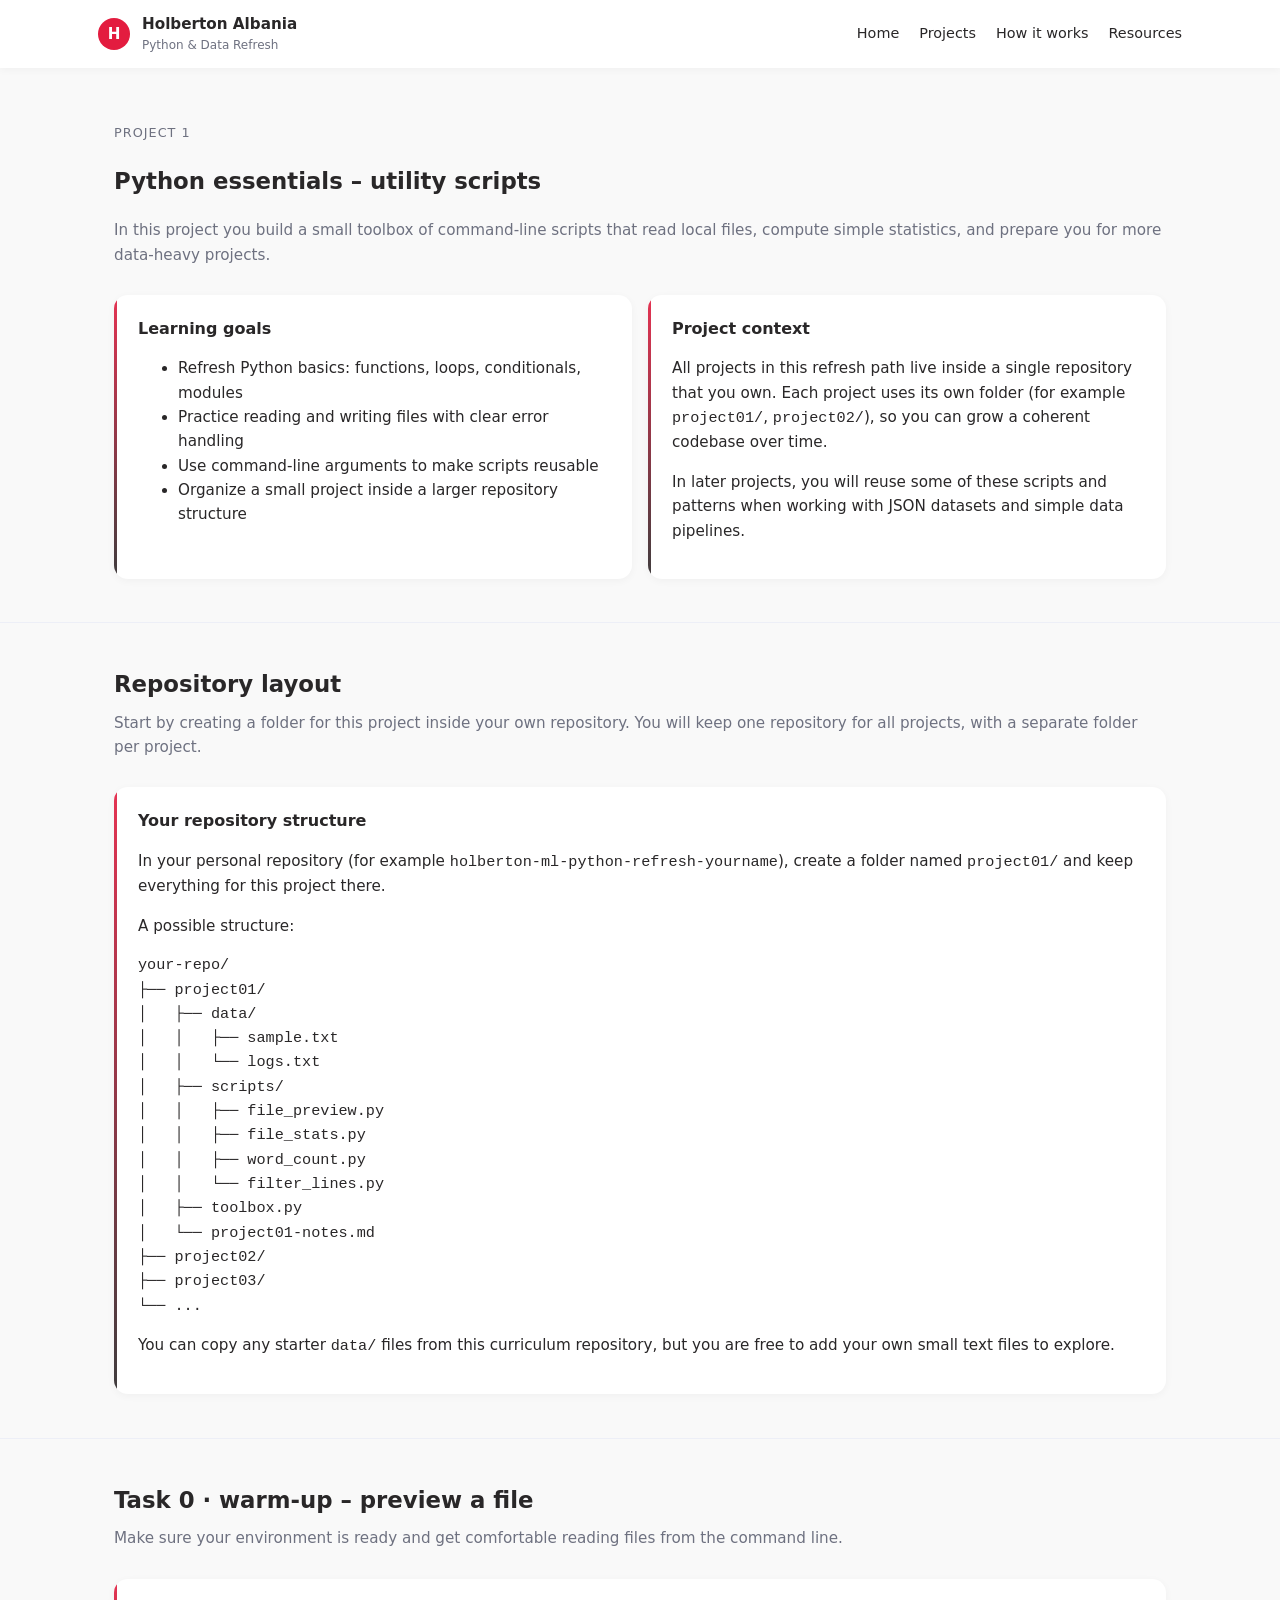
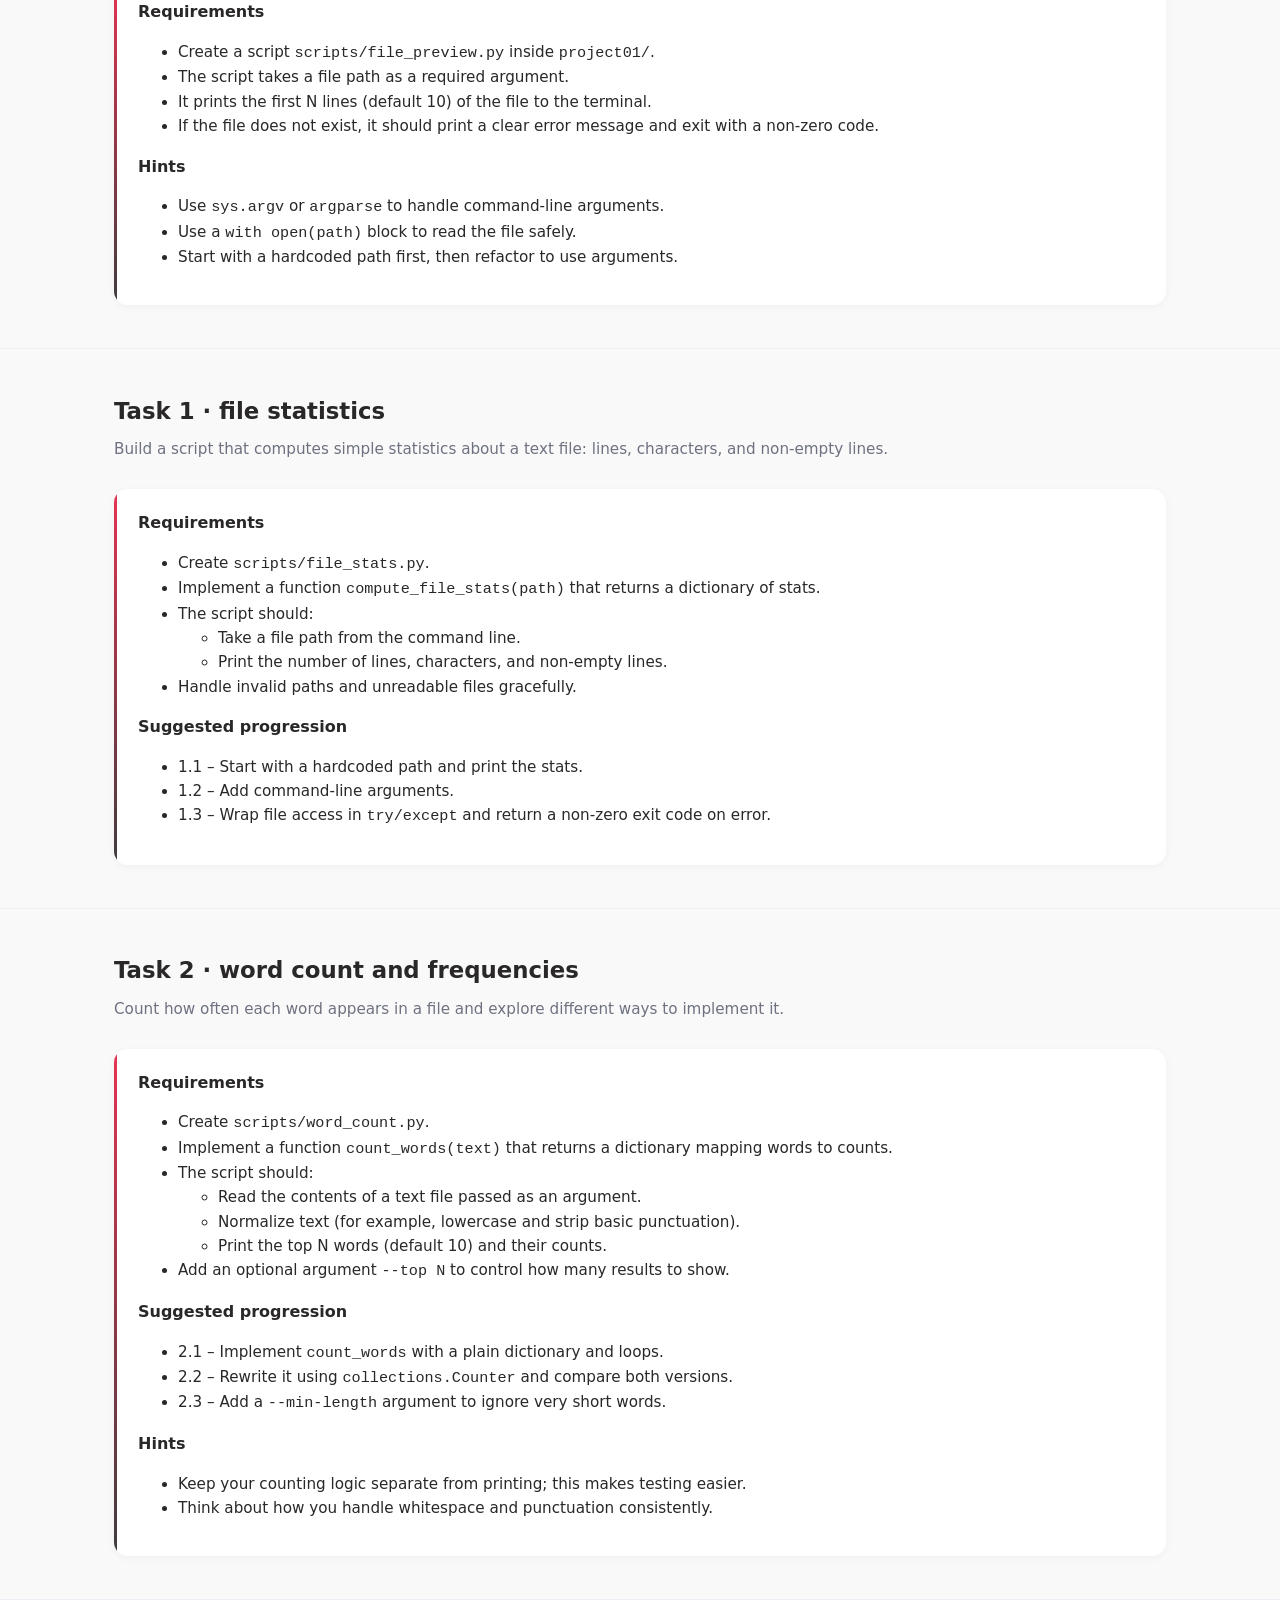
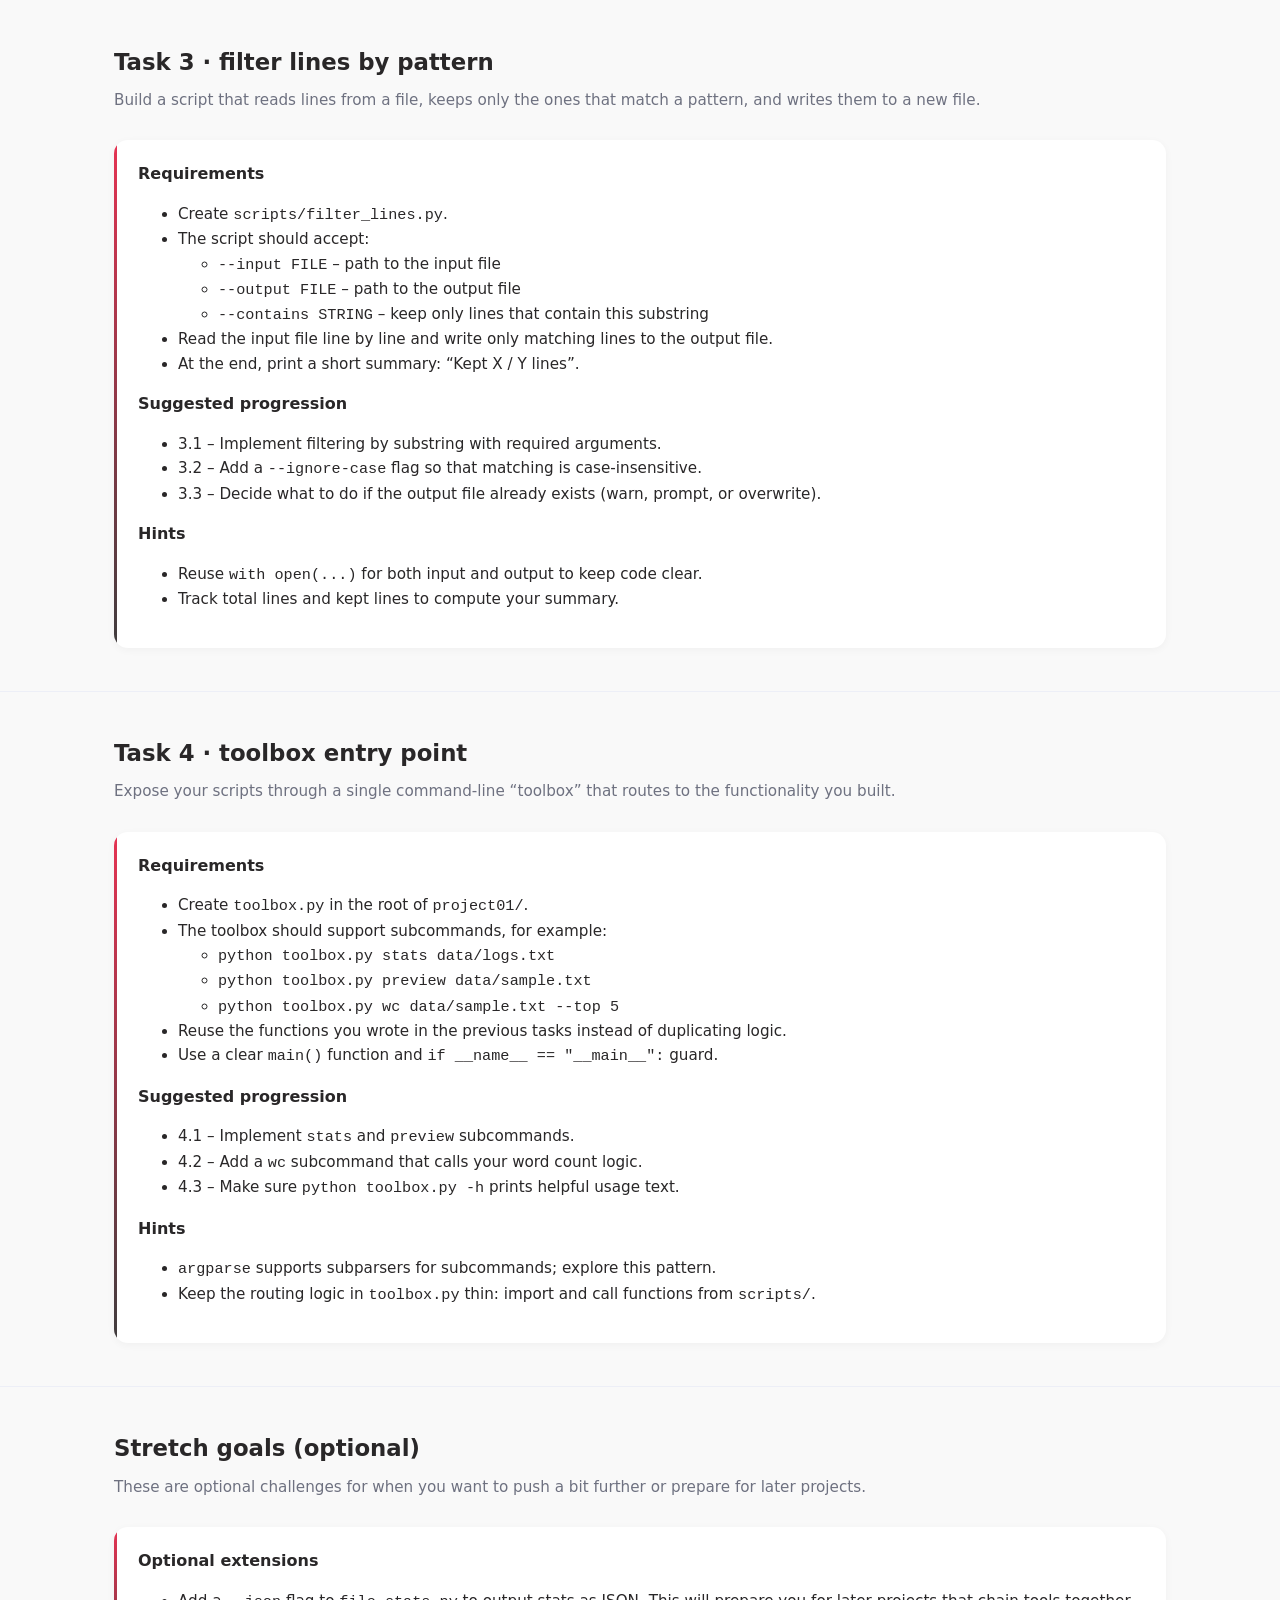
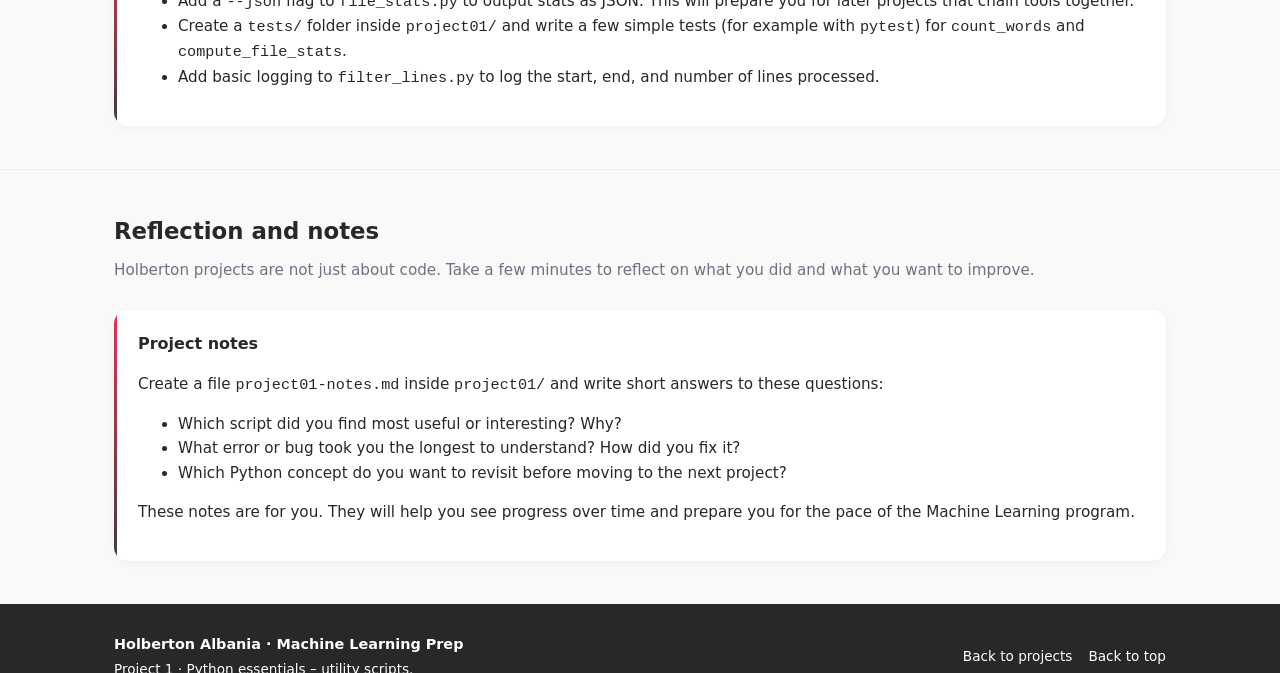
==== docs/projects/01-python-essentials.html @ 0fbb69ee "add content on python essentials" ====
<!DOCTYPE html>
<html lang="en">
<head>
  <meta charset="UTF-8">
  <title>Project 1 · Python essentials – Utility scripts</title>
  <meta name="viewport" content="width=device-width, initial-scale=1">
  <link rel="stylesheet" href="../assets/css/main.css">
</head>
<body class="bg-light text-main">

  <header class="site-header bg-white shadow-sm">
    <div class="container header-inner">
      <div class="brand">
        <div class="brand-logo-circle bg-cherry text-on-primary">H</div>
        <div class="brand-text">
          <span class="brand-name">Holberton Albania</span>
          <span class="brand-tagline">Python &amp; Data Refresh</span>
        </div>
      </div>
      <nav class="nav">
        <a href="../index.html#hero" class="nav-link">Home</a>
        <a href="../index.html#projects" class="nav-link">Projects</a>
        <a href="../index.html#how" class="nav-link">How it works</a>
        <a href="../index.html#resources" class="nav-link">Resources</a>
      </nav>
    </div>
  </header>

  <main>
    <!-- Intro -->
    <section class="section">
      <div class="container section-inner">
        <header class="section-header">
          <p class="eyebrow">Project 1</p>
          <h1>Python essentials – utility scripts</h1>
          <p class="section-subtitle">
            In this project you build a small toolbox of command-line scripts that read local files,
            compute simple statistics, and prepare you for more data-heavy projects.
          </p>
        </header>

        <div class="section-card-grid">
          <article class="info-card">
            <h3>Learning goals</h3>
            <ul>
              <li>Refresh Python basics: functions, loops, conditionals, modules</li>
              <li>Practice reading and writing files with clear error handling</li>
              <li>Use command-line arguments to make scripts reusable</li>
              <li>Organize a small project inside a larger repository structure</li>
            </ul>
          </article>

          <article class="info-card">
            <h3>Project context</h3>
            <p>
              All projects in this refresh path live inside a single repository that you own.
              Each project uses its own folder (for example <code>project01/</code>, <code>project02/</code>),
              so you can grow a coherent codebase over time.
            </p>
            <p>
              In later projects, you will reuse some of these scripts and patterns when working
              with JSON datasets and simple data pipelines.
            </p>
          </article>
        </div>
      </div>
    </section>

    <!-- Repository layout -->
    <section class="section bg-light">
      <div class="container section-inner">
        <header class="section-header">
          <h2>Repository layout</h2>
          <p class="section-subtitle">
            Start by creating a folder for this project inside your own repository. You will keep
            one repository for all projects, with a separate folder per project.
          </p>
        </header>

        <article class="info-card">
          <h3>Your repository structure</h3>
          <p>
            In your personal repository (for example <code>holberton-ml-python-refresh-yourname</code>),
            create a folder named <code>project01/</code> and keep everything for this project there.
          </p>
          <p>A possible structure:</p>
          <pre><code>your-repo/
├── project01/
│   ├── data/
│   │   ├── sample.txt
│   │   └── logs.txt
│   ├── scripts/
│   │   ├── file_preview.py
│   │   ├── file_stats.py
│   │   ├── word_count.py
│   │   └── filter_lines.py
│   ├── toolbox.py
│   └── project01-notes.md
├── project02/
├── project03/
└── ...
</code></pre>
          <p>
            You can copy any starter <code>data/</code> files from this curriculum repository,
            but you are free to add your own small text files to explore.
          </p>
        </article>
      </div>
    </section>

    <!-- Task 0 -->
    <section class="section">
      <div class="container section-inner">
        <header class="section-header">
          <h2>Task 0 · warm-up – preview a file</h2>
          <p class="section-subtitle">
            Make sure your environment is ready and get comfortable reading files from the command line.
          </p>
        </header>

        <article class="info-card">
          <h3>Requirements</h3>
          <ul>
            <li>Create a script <code>scripts/file_preview.py</code> inside <code>project01/</code>.</li>
            <li>The script takes a file path as a required argument.</li>
            <li>It prints the first N lines (default 10) of the file to the terminal.</li>
            <li>If the file does not exist, it should print a clear error message and exit with a non-zero code.</li>
          </ul>
          <h3>Hints</h3>
          <ul>
            <li>Use <code>sys.argv</code> or <code>argparse</code> to handle command-line arguments.</li>
            <li>Use a <code>with open(path)</code> block to read the file safely.</li>
            <li>Start with a hardcoded path first, then refactor to use arguments.</li>
          </ul>
        </article>
      </div>
    </section>

    <!-- Task 1 -->
    <section class="section bg-light">
      <div class="container section-inner">
        <header class="section-header">
          <h2>Task 1 · file statistics</h2>
          <p class="section-subtitle">
            Build a script that computes simple statistics about a text file: lines, characters, and non-empty lines.
          </p>
        </header>

        <article class="info-card">
          <h3>Requirements</h3>
          <ul>
            <li>Create <code>scripts/file_stats.py</code>.</li>
            <li>Implement a function <code>compute_file_stats(path)</code> that returns a dictionary of stats.</li>
            <li>The script should:
              <ul>
                <li>Take a file path from the command line.</li>
                <li>Print the number of lines, characters, and non-empty lines.</li>
              </ul>
            </li>
            <li>Handle invalid paths and unreadable files gracefully.</li>
          </ul>
          <h3>Suggested progression</h3>
          <ul>
            <li>1.1 – Start with a hardcoded path and print the stats.</li>
            <li>1.2 – Add command-line arguments.</li>
            <li>1.3 – Wrap file access in <code>try/except</code> and return a non-zero exit code on error.</li>
          </ul>
        </article>
      </div>
    </section>

    <!-- Task 2 -->
    <section class="section">
      <div class="container section-inner">
        <header class="section-header">
          <h2>Task 2 · word count and frequencies</h2>
          <p class="section-subtitle">
            Count how often each word appears in a file and explore different ways to implement it.
          </p>
        </header>

        <article class="info-card">
          <h3>Requirements</h3>
          <ul>
            <li>Create <code>scripts/word_count.py</code>.</li>
            <li>Implement a function <code>count_words(text)</code> that returns a dictionary mapping words to counts.</li>
            <li>The script should:
              <ul>
                <li>Read the contents of a text file passed as an argument.</li>
                <li>Normalize text (for example, lowercase and strip basic punctuation).</li>
                <li>Print the top N words (default 10) and their counts.</li>
              </ul>
            </li>
            <li>Add an optional argument <code>--top N</code> to control how many results to show.</li>
          </ul>
          <h3>Suggested progression</h3>
          <ul>
            <li>2.1 – Implement <code>count_words</code> with a plain dictionary and loops.</li>
            <li>2.2 – Rewrite it using <code>collections.Counter</code> and compare both versions.</li>
            <li>2.3 – Add a <code>--min-length</code> argument to ignore very short words.</li>
          </ul>
          <h3>Hints</h3>
          <ul>
            <li>Keep your counting logic separate from printing; this makes testing easier.</li>
            <li>Think about how you handle whitespace and punctuation consistently.</li>
          </ul>
        </article>
      </div>
    </section>

    <!-- Task 3 -->
    <section class="section bg-light">
      <div class="container section-inner">
        <header class="section-header">
          <h2>Task 3 · filter lines by pattern</h2>
          <p class="section-subtitle">
            Build a script that reads lines from a file, keeps only the ones that match a pattern, and writes them to a new file.
          </p>
        </header>

        <article class="info-card">
          <h3>Requirements</h3>
          <ul>
            <li>Create <code>scripts/filter_lines.py</code>.</li>
            <li>The script should accept:
              <ul>
                <li><code>--input FILE</code> – path to the input file</li>
                <li><code>--output FILE</code> – path to the output file</li>
                <li><code>--contains STRING</code> – keep only lines that contain this substring</li>
              </ul>
            </li>
            <li>Read the input file line by line and write only matching lines to the output file.</li>
            <li>At the end, print a short summary: “Kept X / Y lines”.</li>
          </ul>
          <h3>Suggested progression</h3>
          <ul>
            <li>3.1 – Implement filtering by substring with required arguments.</li>
            <li>3.2 – Add a <code>--ignore-case</code> flag so that matching is case-insensitive.</li>
            <li>3.3 – Decide what to do if the output file already exists (warn, prompt, or overwrite).</li>
          </ul>
          <h3>Hints</h3>
          <ul>
            <li>Reuse <code>with open(...)</code> for both input and output to keep code clear.</li>
            <li>Track total lines and kept lines to compute your summary.</li>
          </ul>
        </article>
      </div>
    </section>

    <!-- Task 4 -->
    <section class="section">
      <div class="container section-inner">
        <header class="section-header">
          <h2>Task 4 · toolbox entry point</h2>
          <p class="section-subtitle">
            Expose your scripts through a single command-line “toolbox” that routes to the functionality you built.
          </p>
        </header>

        <article class="info-card">
          <h3>Requirements</h3>
          <ul>
            <li>Create <code>toolbox.py</code> in the root of <code>project01/</code>.</li>
            <li>The toolbox should support subcommands, for example:
              <ul>
                <li><code>python toolbox.py stats data/logs.txt</code></li>
                <li><code>python toolbox.py preview data/sample.txt</code></li>
                <li><code>python toolbox.py wc data/sample.txt --top 5</code></li>
              </ul>
            </li>
            <li>Reuse the functions you wrote in the previous tasks instead of duplicating logic.</li>
            <li>Use a clear <code>main()</code> function and <code>if __name__ == "__main__":</code> guard.</li>
          </ul>
          <h3>Suggested progression</h3>
          <ul>
            <li>4.1 – Implement <code>stats</code> and <code>preview</code> subcommands.</li>
            <li>4.2 – Add a <code>wc</code> subcommand that calls your word count logic.</li>
            <li>4.3 – Make sure <code>python toolbox.py -h</code> prints helpful usage text.</li>
          </ul>
          <h3>Hints</h3>
          <ul>
            <li><code>argparse</code> supports subparsers for subcommands; explore this pattern.</li>
            <li>Keep the routing logic in <code>toolbox.py</code> thin: import and call functions from <code>scripts/</code>.</li>
          </ul>
        </article>
      </div>
    </section>

    <!-- Stretch goals -->
    <section class="section bg-light">
      <div class="container section-inner">
        <header class="section-header">
          <h2>Stretch goals (optional)</h2>
          <p class="section-subtitle">
            These are optional challenges for when you want to push a bit further or prepare for later projects.
          </p>
        </header>

        <article class="info-card">
          <h3>Optional extensions</h3>
          <ul>
            <li>
              Add a <code>--json</code> flag to <code>file_stats.py</code> to output stats as JSON.
              This will prepare you for later projects that chain tools together.
            </li>
            <li>
              Create a <code>tests/</code> folder inside <code>project01/</code> and write a few simple
              tests (for example with <code>pytest</code>) for <code>count_words</code> and <code>compute_file_stats</code>.
            </li>
            <li>
              Add basic logging to <code>filter_lines.py</code> to log the start, end, and number of lines processed.
            </li>
          </ul>
        </article>
      </div>
    </section>

    <!-- Reflection -->
    <section class="section">
      <div class="container section-inner">
        <header class="section-header">
          <h2>Reflection and notes</h2>
          <p class="section-subtitle">
            Holberton projects are not just about code. Take a few minutes to reflect on what you did and what you want to improve.
          </p>
        </header>

        <article class="info-card">
          <h3>Project notes</h3>
          <p>
            Create a file <code>project01-notes.md</code> inside <code>project01/</code> and write short answers
            to these questions:
          </p>
          <ul>
            <li>Which script did you find most useful or interesting? Why?</li>
            <li>What error or bug took you the longest to understand? How did you fix it?</li>
            <li>Which Python concept do you want to revisit before moving to the next project?</li>
          </ul>
          <p>
            These notes are for you. They will help you see progress over time and prepare you for
            the pace of the Machine Learning program.
          </p>
        </article>
      </div>
    </section>
  </main>

  <footer class="site-footer bg-midnight text-on-primary">
    <div class="container footer-inner">
      <div>
        <span class="footer-title">Holberton Albania · Machine Learning Prep</span>
        <p class="footer-text">Project 1 · Python essentials – utility scripts.</p>
      </div>
      <div class="footer-links">
        <a href="../index.html#projects">Back to projects</a>
        <a href="#top" onclick="window.scrollTo({top: 0, behavior: 'smooth'}); return false;">Back to top</a>
      </div>
    </div>
  </footer>

</body>
</html>
---- docs/assets/css/main.css ----
/* Base colors (from brand guidelines) */
:root {
  --color-ice-white: #FFFFFF;
  --color-cherry: #E31C3F;
  --color-midnight: #292728;
  --color-light-grey: #F9F9F9;

  --color-text-main: #292728;
  --color-text-muted: #6E7180;

  --shadow-soft: 0 2px 8px rgba(0, 0, 0, 0.04);
}

/* Reset-ish */
*,
*::before,
*::after {
  box-sizing: border-box;
}

body {
  margin: 0;
  font-family: system-ui, -apple-system, BlinkMacSystemFont, "Segoe UI", sans-serif;
  color: var(--color-text-main);
  background-color: var(--color-light-grey);
  line-height: 1.6;
  font-size: 0.95rem;
}

/* Utility classes */
.bg-light {
  background-color: var(--color-light-grey);
}

.bg-white {
  background-color: var(--color-ice-white);
}

.bg-midnight {
  background-color: var(--color-midnight);
}

.bg-cherry {
  background-color: var(--color-cherry);
}

.text-main {
  color: var(--color-text-main);
}

.text-on-primary {
  color: #FFFFFF;
}

.shadow-sm {
  box-shadow: var(--shadow-soft);
}

.container {
  max-width: 1100px;
  margin: 0 auto;
  padding: 0 1.5rem;
}

/* Header / nav */
.site-header {
  position: sticky;
  top: 0;
  z-index: 20;
}

.header-inner {
  display: flex;
  align-items: center;
  justify-content: space-between;
  padding: 0.75rem 0.5rem;
}

.brand {
  display: flex;
  align-items: center;
  gap: 0.75rem;
}

.brand-logo-circle {
  width: 32px;
  height: 32px;
  border-radius: 999px;
  display: inline-flex;
  align-items: center;
  justify-content: center;
  font-weight: 700;
}

.brand-text {
  display: flex;
  flex-direction: column;
}

.brand-name {
  font-weight: 600;
  font-size: 0.95rem;
}

.brand-tagline {
  font-size: 0.75rem;
  color: var(--color-text-muted);
}

/* Nav */
.nav {
  display: flex;
  gap: 1.25rem;
  align-items: center;
}

.nav-link {
  position: relative;
  font-size: 0.9rem;
  text-decoration: none;
  color: var(--color-text-main);
  padding: 0.25rem 0;
}

.nav-link::after {
  content: "";
  position: absolute;
  left: 0;
  bottom: -2px;
  width: 0;
  height: 2px;
  background-color: var(--color-cherry);
  border-radius: 999px;
  transition: width 0.18s ease-out;
}

.nav-link:hover::after {
  width: 100%;
}

/* Hero */
.hero {
  padding: 3.5rem 0 3rem;
}

.hero-gradient {
  background: radial-gradient(circle at top left, #ffe7da 0%, #f9f9f9 35%, #ffffff 100%);
}

.hero-inner {
  display: grid;
  grid-template-columns: minmax(0, 2fr) minmax(0, 1.4fr);
  gap: 2rem;
  align-items: stretch;
}

.eyebrow {
  font-size: 0.8rem;
  text-transform: uppercase;
  letter-spacing: 0.08em;
  color: var(--color-text-muted);
  margin-bottom: 0.5rem;
}

.hero-title {
  font-size: 2.7rem;
  line-height: 1.05;
  margin: 0 0 1.1rem;
}

.hero-subtitle {
  font-size: 1rem;
  max-width: 36rem;
  color: var(--color-text-muted);
}

.hero-actions {
  display: flex;
  flex-wrap: wrap;
  gap: 0.75rem;
  margin-top: 1.5rem;
}

.btn {
  display: inline-flex;
  align-items: center;
  justify-content: center;
  padding: 0.65rem 1.6rem;
  border-radius: 999px;
  font-size: 0.9rem;
  border: 1px solid transparent;
  cursor: pointer;
  text-decoration: none;
  transition: background-color 0.12s ease-out, box-shadow 0.12s ease-out, transform 0.12s ease-out;
}

.btn-primary {
  background-color: var(--color-cherry);
  color: #FFFFFF;
  box-shadow: 0 8px 20px rgba(227, 28, 63, 0.25);
}

.btn-primary:hover {
  transform: translateY(-1px);
  box-shadow: 0 10px 26px rgba(227, 28, 63, 0.3);
}

.btn-ghost {
  background-color: transparent;
  color: var(--color-text-main);
  border-color: var(--color-light-grey);
}

.btn-ghost:hover {
  background-color: var(--color-light-grey);
}

.hero-panel {
  display: flex;
  align-items: stretch;
}

.panel-card {
  background-color: #FFFFFF;
  border-radius: 12px;
  padding: 1.5rem;
  box-shadow: var(--shadow-soft);
}

.panel-title {
  margin-top: 0;
  margin-bottom: 0.75rem;
  font-size: 1.1rem;
}

.panel-list {
  margin: 0;
  padding-left: 1.1rem;
  font-size: 0.9rem;
}

/* Sections */
.section {
  padding: 2.7rem 0;
}

/* Thin separator between sections */
.section:not(:first-of-type) {
  border-top: 1px solid #EDEFF7;
}

.section-inner {
  display: flex;
  flex-direction: column;
  gap: 1.75rem;
}

.section-header h2 {
  margin: 0 0 0.5rem;
}

.section-subtitle {
  margin: 0;
  font-size: 0.95rem;
  color: var(--color-text-muted);
}

/* Why cards */
.section-text {
  max-width: 36rem;
}

.section-card-grid {
  display: grid;
  grid-template-columns: repeat(auto-fit, minmax(220px, 1fr));
  gap: 1rem;
}

/* Shared card styles */
.info-card,
.project-card {
  background-color: #FFFFFF;
  border-radius: 14px;
  padding: 1.3rem 1.5rem;
  box-shadow: var(--shadow-soft);
  position: relative;
  overflow: hidden;
  transition: transform 0.15s ease-out, box-shadow 0.15s ease-out;
}

/* Accent stripe on left */
.info-card::before,
.project-card::before {
  content: "";
  position: absolute;
  left: 0;
  top: 0;
  width: 3px;
  height: 100%;
  background: linear-gradient(to bottom, var(--color-cherry), var(--color-midnight));
  opacity: 0.9;
}

/* Hover state */
.info-card:hover,
.project-card:hover {
  transform: translateY(-2px);
  box-shadow: 0 10px 28px rgba(0, 0, 0, 0.06);
}

.info-card h3 {
  margin-top: 0;
  margin-bottom: 0.4rem;
  font-size: 1rem;
}

/* Project cards */
.cards-grid {
  display: grid;
  grid-template-columns: repeat(auto-fit, minmax(260px, 1fr));
  gap: 1.5rem;
}

.project-card h3 {
  margin: 0;
  font-size: 1.06rem;
}

.project-card p {
  margin: 0.3rem 0 0.4rem;
  font-size: 0.9rem;
  color: var(--color-text-muted);
}

.project-meta {
  display: flex;
  flex-wrap: wrap;
  gap: 0.4rem;
}

.tag {
  font-size: 0.75rem;
  padding: 0.2rem 0.6rem;
  border-radius: 999px;
  background-color: var(--color-light-grey);
}

.project-link {
  margin-top: 0.5rem;
  font-size: 0.85rem;
  color: var(--color-cherry);
  text-decoration: none;
}

.project-link:hover {
  text-decoration: underline;
}

/* Steps list */
.steps-list {
  list-style: none;
  margin: 0;
  padding: 0;
  display: grid;
  gap: 1rem;
}

.steps-list h3 {
  margin: 0 0 0.3rem;
  font-size: 1rem;
}

.steps-list p {
  margin: 0;
  font-size: 0.9rem;
  color: var(--color-text-muted);
}

/* Resources */
.resource-list {
  margin: 0;
  padding-left: 1.1rem;
}

/* Footer */
.site-footer {
  padding: 1.75rem 0;
}

.footer-inner {
  display: flex;
  align-items: center;
  justify-content: space-between;
  gap: 1.5rem;
}

.footer-title {
  font-size: 0.9rem;
  font-weight: 600;
}

.footer-text {
  font-size: 0.85rem;
  margin: 0.2rem 0 0;
}

.footer-links {
  display: flex;
  gap: 1rem;
}

.footer-links a {
  font-size: 0.85rem;
  color: #FFFFFF;
  text-decoration: none;
}

.footer-links a:hover {
  text-decoration: underline;
}

/* Responsive tweaks */
@media (max-width: 768px) {
  .header-inner {
    flex-direction: column;
    align-items: flex-start;
    gap: 0.5rem;
  }

  .nav {
    width: 100%;
    justify-content: flex-start;
    flex-wrap: wrap;
  }

  .hero-inner {
    grid-template-columns: minmax(0, 1fr);
  }

  .footer-inner {
    flex-direction: column;
    align-items: flex-start;
  }
}
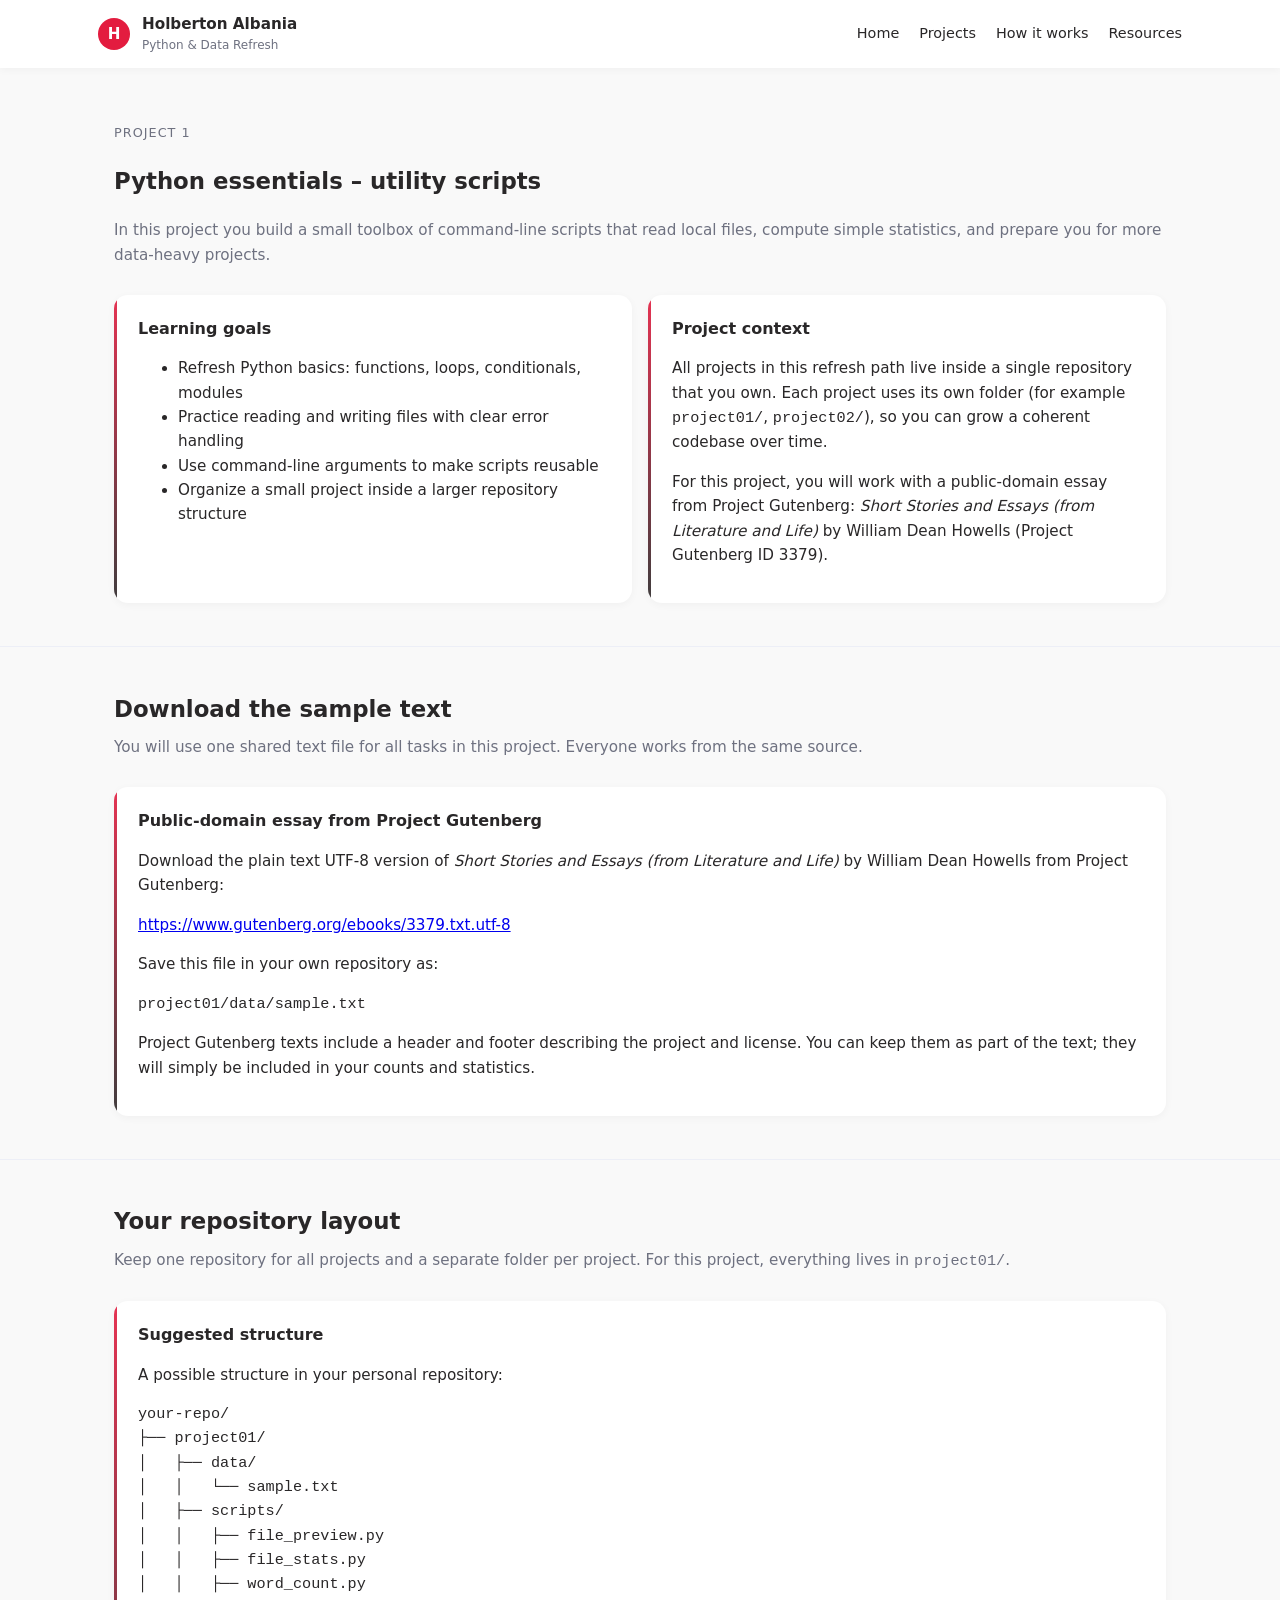
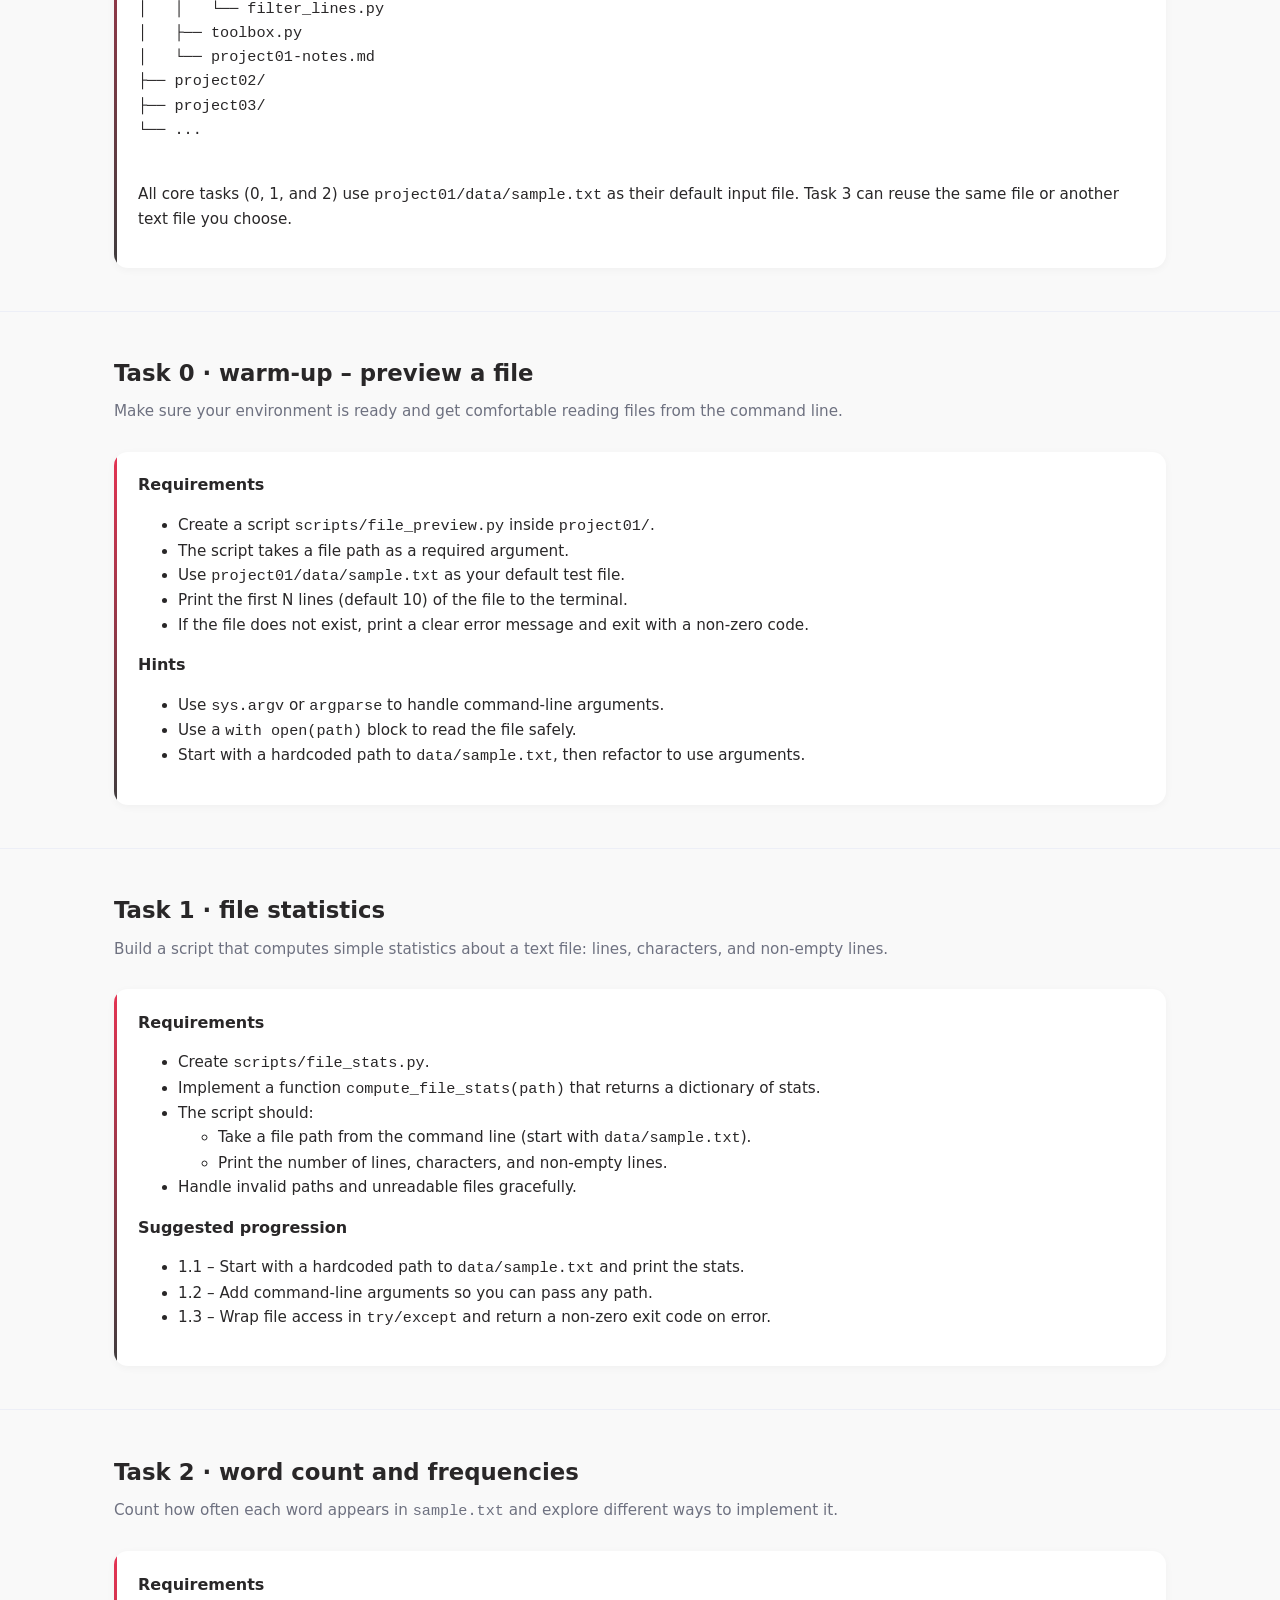
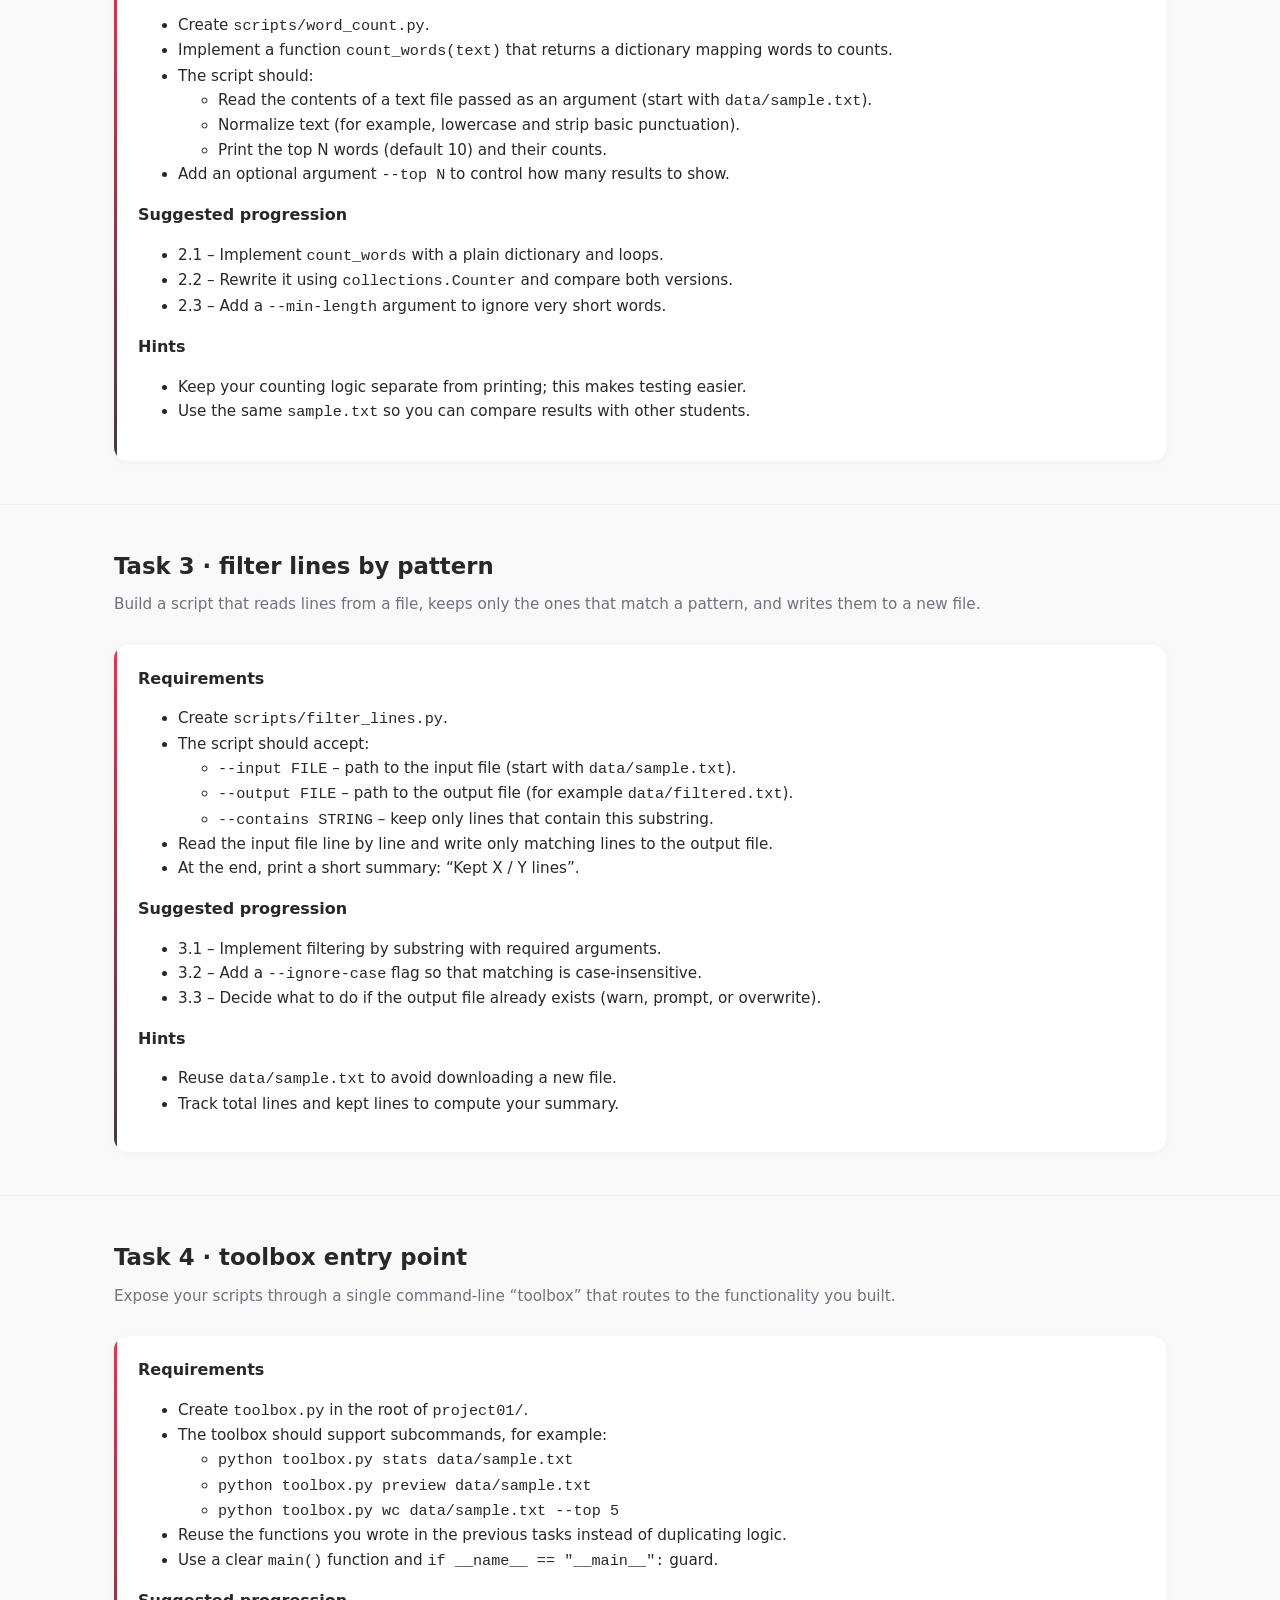
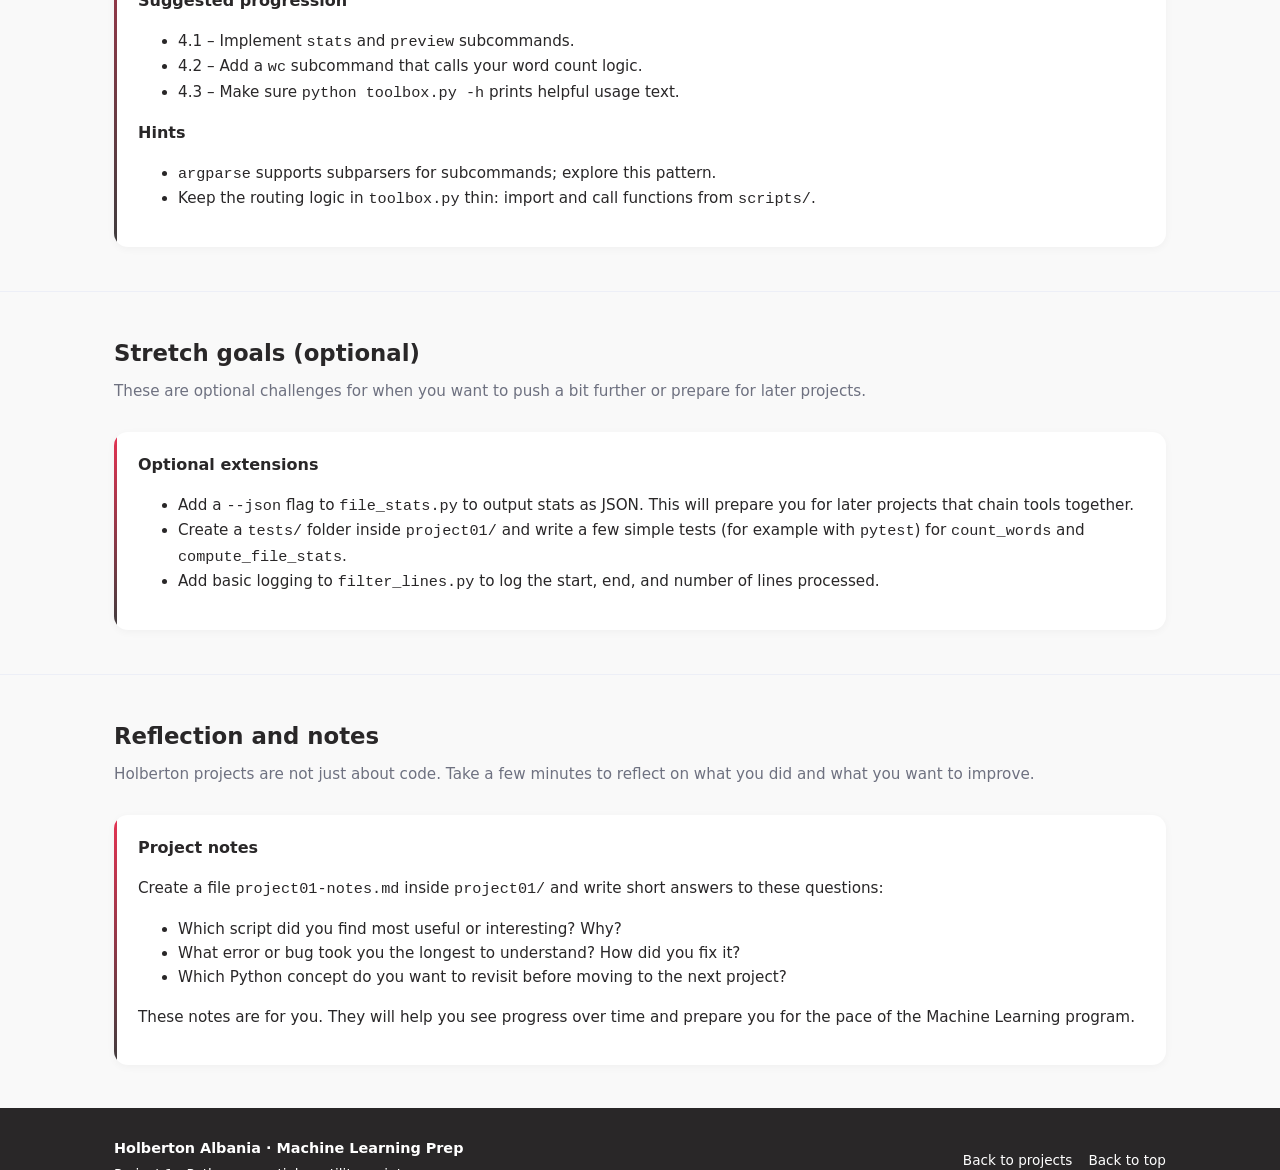
==== commit 28e42a1f: "add content on python essentials" ====
--- a/docs/projects/01-python-essentials.html
+++ b/docs/projects/01-python-essentials.html
@@ -58,37 +58,66 @@
               so you can grow a coherent codebase over time.
             </p>
             <p>
-              In later projects, you will reuse some of these scripts and patterns when working
-              with JSON datasets and simple data pipelines.
+              For this project, you will work with a public-domain essay from Project Gutenberg:
+              <em>Short Stories and Essays (from Literature and Life)</em> by William Dean Howells
+              (Project Gutenberg ID 3379).
             </p>
           </article>
         </div>
       </div>
     </section>
 
+    <!-- Download instructions -->
+    <section class="section bg-light">
+      <div class="container section-inner">
+        <header class="section-header">
+          <h2>Download the sample text</h2>
+          <p class="section-subtitle">
+            You will use one shared text file for all tasks in this project. Everyone works from the same source.
+          </p>
+        </header>
+
+        <article class="info-card">
+          <h3>Public-domain essay from Project Gutenberg</h3>
+          <p>
+            Download the plain text UTF-8 version of
+            <em>Short Stories and Essays (from Literature and Life)</em> by William Dean Howells
+            from Project Gutenberg:
+          </p>
+          <p>
+            <a href="https://www.gutenberg.org/ebooks/3379.txt.utf-8" target="_blank" rel="noreferrer">
+              https://www.gutenberg.org/ebooks/3379.txt.utf-8
+            </a>
+          </p>
+          <p>
+            Save this file in your own repository as:
+          </p>
+          <pre><code>project01/data/sample.txt</code></pre>
+          <p>
+            Project Gutenberg texts include a header and footer describing the project and license.
+            You can keep them as part of the text; they will simply be included in your counts and statistics.
+          </p>
+        </article>
+      </div>
+    </section>
+
     <!-- Repository layout -->
-    <section class="section bg-light">
-      <div class="container section-inner">
-        <header class="section-header">
-          <h2>Repository layout</h2>
-          <p class="section-subtitle">
-            Start by creating a folder for this project inside your own repository. You will keep
-            one repository for all projects, with a separate folder per project.
-          </p>
-        </header>
-
-        <article class="info-card">
-          <h3>Your repository structure</h3>
-          <p>
-            In your personal repository (for example <code>holberton-ml-python-refresh-yourname</code>),
-            create a folder named <code>project01/</code> and keep everything for this project there.
-          </p>
-          <p>A possible structure:</p>
+    <section class="section">
+      <div class="container section-inner">
+        <header class="section-header">
+          <h2>Your repository layout</h2>
+          <p class="section-subtitle">
+            Keep one repository for all projects and a separate folder per project. For this project, everything lives in <code>project01/</code>.
+          </p>
+        </header>
+
+        <article class="info-card">
+          <h3>Suggested structure</h3>
+          <p>A possible structure in your personal repository:</p>
           <pre><code>your-repo/
 ├── project01/
 │   ├── data/
-│   │   ├── sample.txt
-│   │   └── logs.txt
+│   │   └── sample.txt
 │   ├── scripts/
 │   │   ├── file_preview.py
 │   │   ├── file_stats.py
@@ -99,17 +128,17 @@
 ├── project02/
 ├── project03/
 └── ...
-</code></pre>
-          <p>
-            You can copy any starter <code>data/</code> files from this curriculum repository,
-            but you are free to add your own small text files to explore.
+          </code></pre>
+          <p>
+            All core tasks (0, 1, and 2) use <code>project01/data/sample.txt</code> as their default input file.
+            Task 3 can reuse the same file or another text file you choose.
           </p>
         </article>
       </div>
     </section>
 
     <!-- Task 0 -->
-    <section class="section">
+    <section class="section bg-light">
       <div class="container section-inner">
         <header class="section-header">
           <h2>Task 0 · warm-up – preview a file</h2>
@@ -123,21 +152,22 @@
           <ul>
             <li>Create a script <code>scripts/file_preview.py</code> inside <code>project01/</code>.</li>
             <li>The script takes a file path as a required argument.</li>
-            <li>It prints the first N lines (default 10) of the file to the terminal.</li>
-            <li>If the file does not exist, it should print a clear error message and exit with a non-zero code.</li>
+            <li>Use <code>project01/data/sample.txt</code> as your default test file.</li>
+            <li>Print the first N lines (default 10) of the file to the terminal.</li>
+            <li>If the file does not exist, print a clear error message and exit with a non-zero code.</li>
           </ul>
           <h3>Hints</h3>
           <ul>
             <li>Use <code>sys.argv</code> or <code>argparse</code> to handle command-line arguments.</li>
             <li>Use a <code>with open(path)</code> block to read the file safely.</li>
-            <li>Start with a hardcoded path first, then refactor to use arguments.</li>
+            <li>Start with a hardcoded path to <code>data/sample.txt</code>, then refactor to use arguments.</li>
           </ul>
         </article>
       </div>
     </section>
 
     <!-- Task 1 -->
-    <section class="section bg-light">
+    <section class="section">
       <div class="container section-inner">
         <header class="section-header">
           <h2>Task 1 · file statistics</h2>
@@ -153,7 +183,7 @@
             <li>Implement a function <code>compute_file_stats(path)</code> that returns a dictionary of stats.</li>
             <li>The script should:
               <ul>
-                <li>Take a file path from the command line.</li>
+                <li>Take a file path from the command line (start with <code>data/sample.txt</code>).</li>
                 <li>Print the number of lines, characters, and non-empty lines.</li>
               </ul>
             </li>
@@ -161,8 +191,8 @@
           </ul>
           <h3>Suggested progression</h3>
           <ul>
-            <li>1.1 – Start with a hardcoded path and print the stats.</li>
-            <li>1.2 – Add command-line arguments.</li>
+            <li>1.1 – Start with a hardcoded path to <code>data/sample.txt</code> and print the stats.</li>
+            <li>1.2 – Add command-line arguments so you can pass any path.</li>
             <li>1.3 – Wrap file access in <code>try/except</code> and return a non-zero exit code on error.</li>
           </ul>
         </article>
@@ -170,12 +200,12 @@
     </section>
 
     <!-- Task 2 -->
-    <section class="section">
+    <section class="section bg-light">
       <div class="container section-inner">
         <header class="section-header">
           <h2>Task 2 · word count and frequencies</h2>
           <p class="section-subtitle">
-            Count how often each word appears in a file and explore different ways to implement it.
+            Count how often each word appears in <code>sample.txt</code> and explore different ways to implement it.
           </p>
         </header>
 
@@ -186,7 +216,7 @@
             <li>Implement a function <code>count_words(text)</code> that returns a dictionary mapping words to counts.</li>
             <li>The script should:
               <ul>
-                <li>Read the contents of a text file passed as an argument.</li>
+                <li>Read the contents of a text file passed as an argument (start with <code>data/sample.txt</code>).</li>
                 <li>Normalize text (for example, lowercase and strip basic punctuation).</li>
                 <li>Print the top N words (default 10) and their counts.</li>
               </ul>
@@ -202,14 +232,14 @@
           <h3>Hints</h3>
           <ul>
             <li>Keep your counting logic separate from printing; this makes testing easier.</li>
-            <li>Think about how you handle whitespace and punctuation consistently.</li>
+            <li>Use the same <code>sample.txt</code> so you can compare results with other students.</li>
           </ul>
         </article>
       </div>
     </section>
 
     <!-- Task 3 -->
-    <section class="section bg-light">
+    <section class="section">
       <div class="container section-inner">
         <header class="section-header">
           <h2>Task 3 · filter lines by pattern</h2>
@@ -224,9 +254,9 @@
             <li>Create <code>scripts/filter_lines.py</code>.</li>
             <li>The script should accept:
               <ul>
-                <li><code>--input FILE</code> – path to the input file</li>
-                <li><code>--output FILE</code> – path to the output file</li>
-                <li><code>--contains STRING</code> – keep only lines that contain this substring</li>
+                <li><code>--input FILE</code> – path to the input file (start with <code>data/sample.txt</code>).</li>
+                <li><code>--output FILE</code> – path to the output file (for example <code>data/filtered.txt</code>).</li>
+                <li><code>--contains STRING</code> – keep only lines that contain this substring.</li>
               </ul>
             </li>
             <li>Read the input file line by line and write only matching lines to the output file.</li>
@@ -240,7 +270,7 @@
           </ul>
           <h3>Hints</h3>
           <ul>
-            <li>Reuse <code>with open(...)</code> for both input and output to keep code clear.</li>
+            <li>Reuse <code>data/sample.txt</code> to avoid downloading a new file.</li>
             <li>Track total lines and kept lines to compute your summary.</li>
           </ul>
         </article>
@@ -248,7 +278,7 @@
     </section>
 
     <!-- Task 4 -->
-    <section class="section">
+    <section class="section bg-light">
       <div class="container section-inner">
         <header class="section-header">
           <h2>Task 4 · toolbox entry point</h2>
@@ -263,7 +293,7 @@
             <li>Create <code>toolbox.py</code> in the root of <code>project01/</code>.</li>
             <li>The toolbox should support subcommands, for example:
               <ul>
-                <li><code>python toolbox.py stats data/logs.txt</code></li>
+                <li><code>python toolbox.py stats data/sample.txt</code></li>
                 <li><code>python toolbox.py preview data/sample.txt</code></li>
                 <li><code>python toolbox.py wc data/sample.txt --top 5</code></li>
               </ul>
@@ -287,7 +317,7 @@
     </section>
 
     <!-- Stretch goals -->
-    <section class="section bg-light">
+    <section class="section">
       <div class="container section-inner">
         <header class="section-header">
           <h2>Stretch goals (optional)</h2>
@@ -316,7 +346,7 @@
     </section>
 
     <!-- Reflection -->
-    <section class="section">
+    <section class="section bg-light">
       <div class="container section-inner">
         <header class="section-header">
           <h2>Reflection and notes</h2>
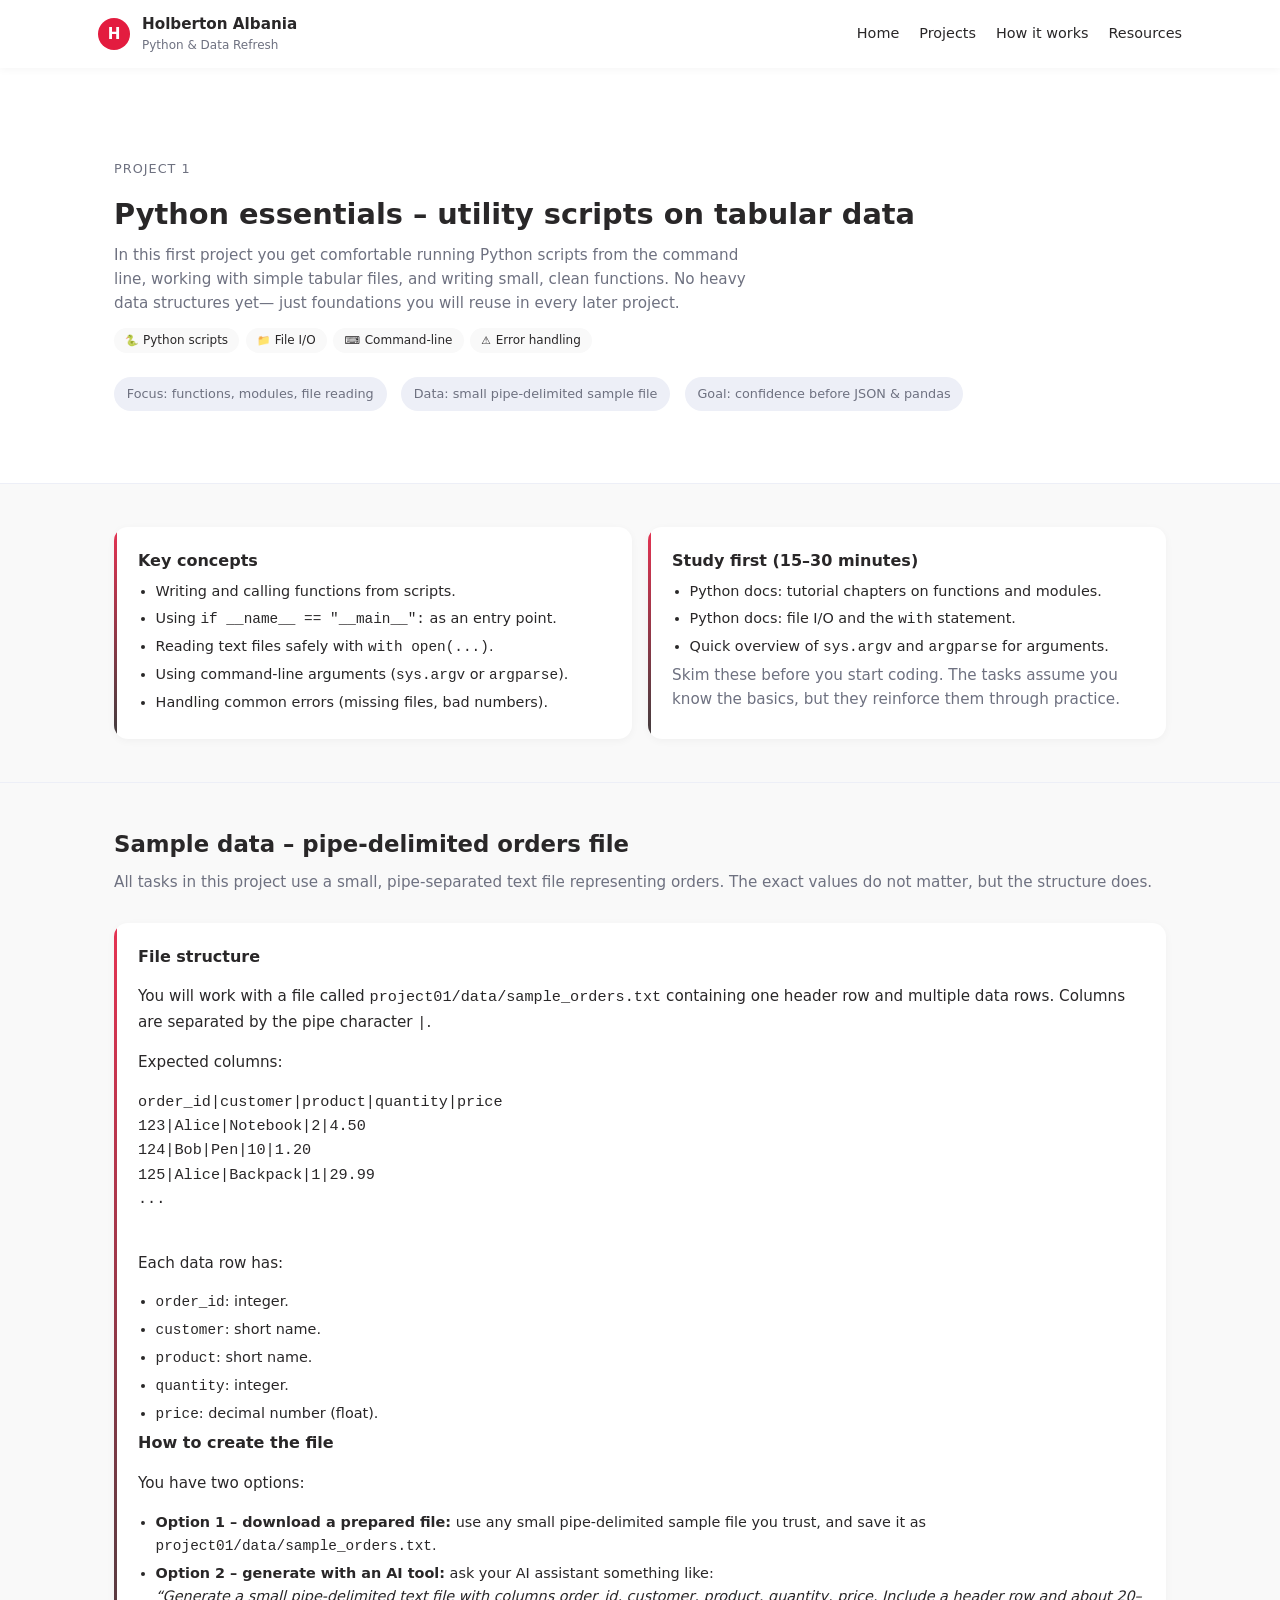
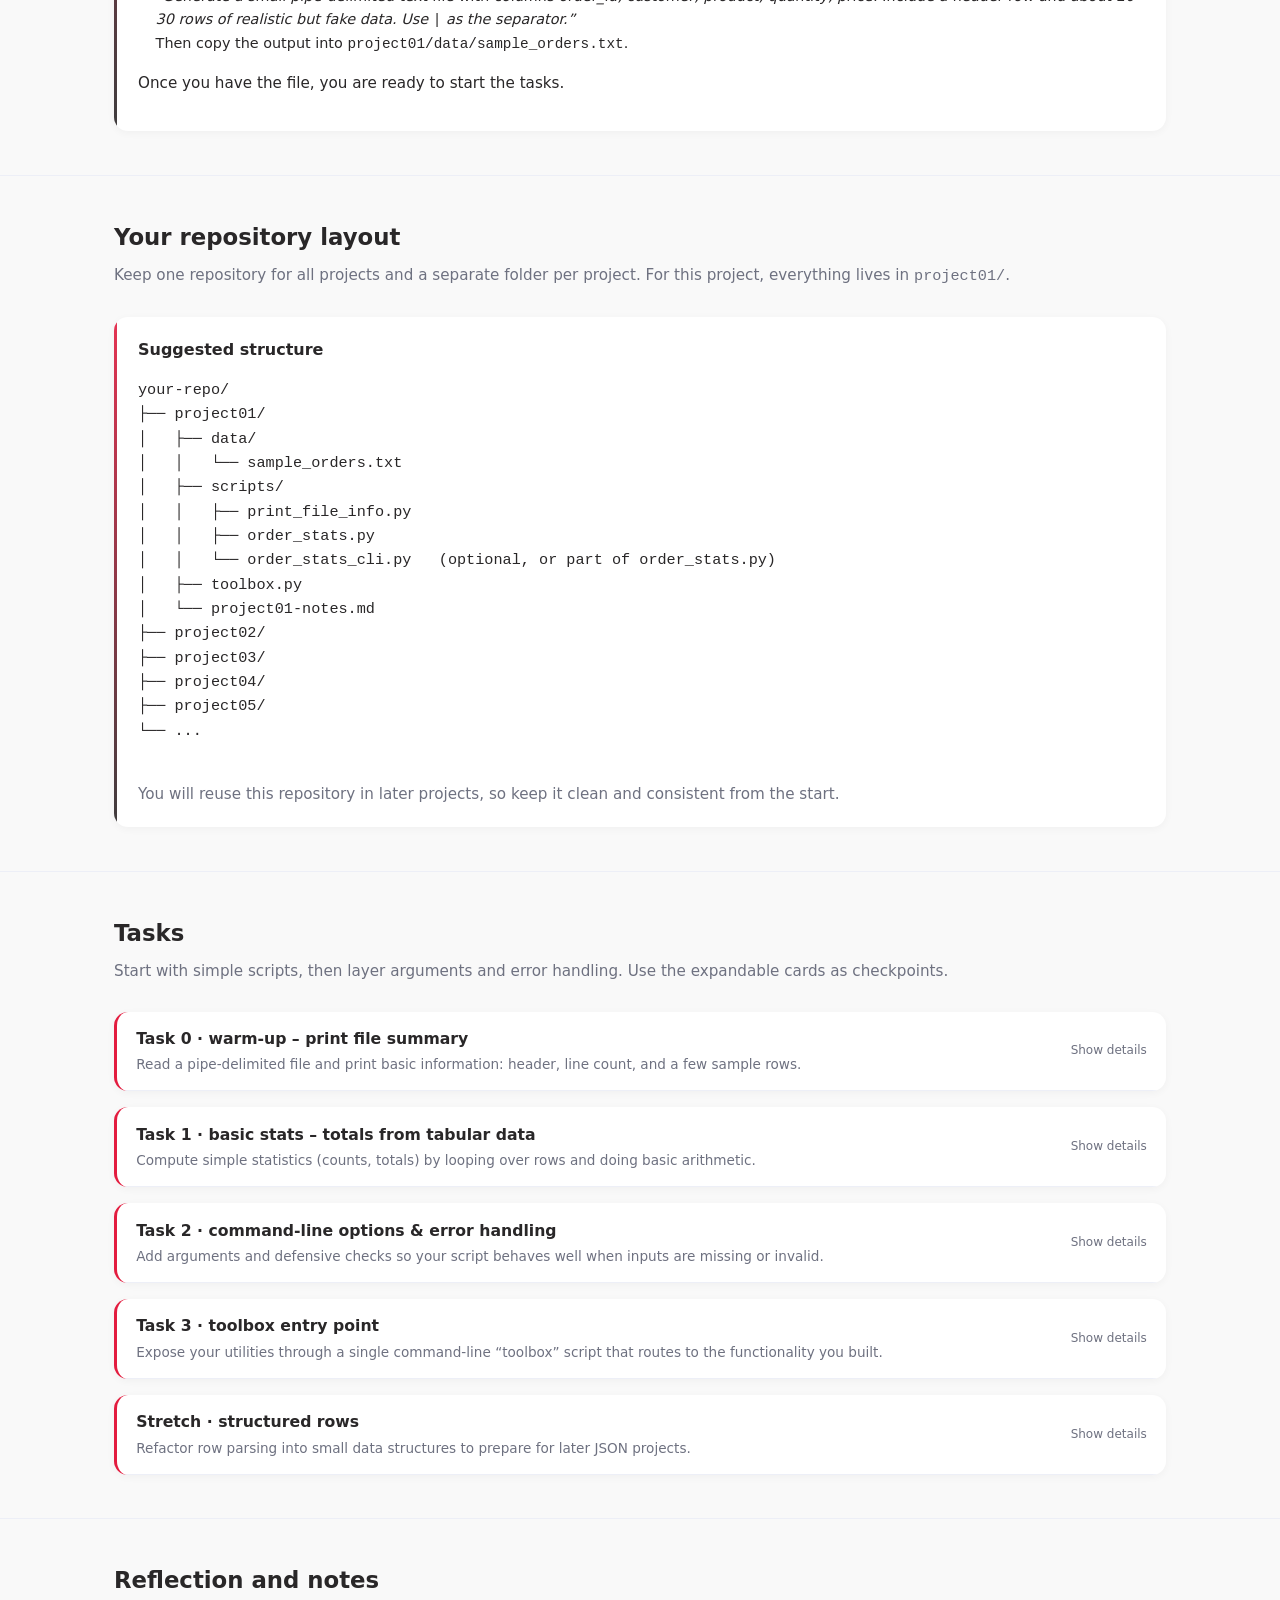
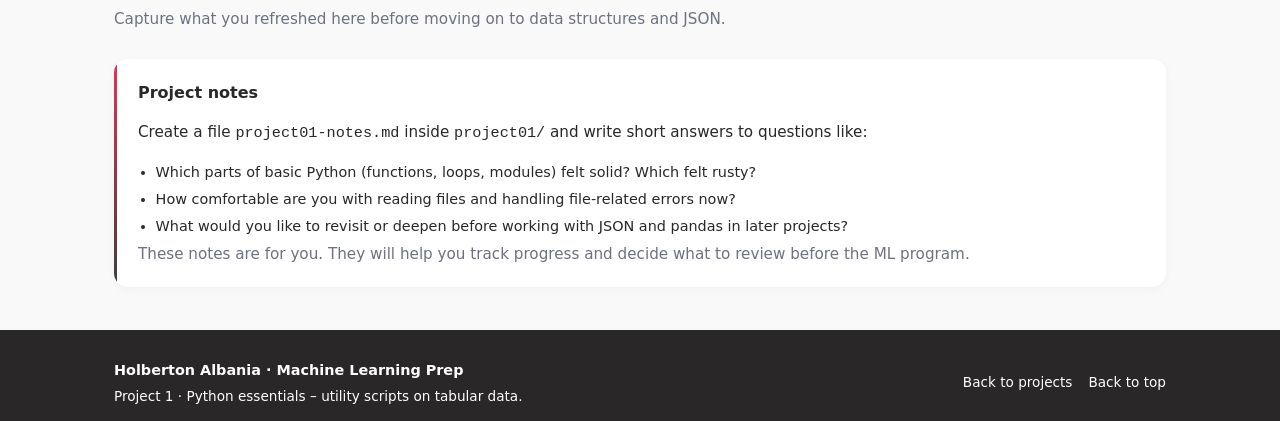
==== commit 4b9cdb0e: "update project 1: python essentials" ====
--- a/docs/projects/01-python-essentials.html
+++ b/docs/projects/01-python-essentials.html
@@ -2,7 +2,7 @@
 <html lang="en">
 <head>
   <meta charset="UTF-8">
-  <title>Project 1 · Python essentials – Utility scripts</title>
+  <title>Project 1 · Python essentials – utility scripts on tabular data</title>
   <meta name="viewport" content="width=device-width, initial-scale=1">
   <link rel="stylesheet" href="../assets/css/main.css">
 </head>
@@ -27,84 +27,124 @@
   </header>
 
   <main>
-    <!-- Intro -->
+    <!-- Project hero -->
+    <section class="section bg-white">
+      <div class="container">
+        <div class="project-hero project-hero-inner">
+          <p class="eyebrow">Project 1</p>
+          <h1 class="project-hero-title">Python essentials – utility scripts on tabular data</h1>
+          <p class="project-hero-subtitle">
+            In this first project you get comfortable running Python scripts from the command line,
+            working with simple tabular files, and writing small, clean functions. No heavy data structures yet—
+            just foundations you will reuse in every later project.
+          </p>
+
+          <div class="project-hero-tags">
+            <span class="pill-tag"><span class="pill-tag-icon">🐍</span> Python scripts</span>
+            <span class="pill-tag"><span class="pill-tag-icon">📁</span> File I/O</span>
+            <span class="pill-tag"><span class="pill-tag-icon">⌨️</span> Command-line</span>
+            <span class="pill-tag"><span class="pill-tag-icon">⚠️</span> Error handling</span>
+          </div>
+
+          <div class="info-strip">
+            <span class="info-pill">Focus: functions, modules, file reading</span>
+            <span class="info-pill">Data: small pipe-delimited sample file</span>
+            <span class="info-pill">Goal: confidence before JSON &amp; pandas</span>
+          </div>
+        </div>
+      </div>
+    </section>
+
+    <!-- Key concepts + study panel -->
+    <section class="section bg-light">
+      <div class="container section-inner">
+        <div class="section-card-grid">
+          <article class="info-card">
+            <h3>Key concepts</h3>
+            <ul class="study-list">
+              <li>Writing and calling functions from scripts.</li>
+              <li>Using <code>if __name__ == "__main__":</code> as an entry point.</li>
+              <li>Reading text files safely with <code>with open(...)</code>.</li>
+              <li>Using command-line arguments (<code>sys.argv</code> or <code>argparse</code>).</li>
+              <li>Handling common errors (missing files, bad numbers).</li>
+            </ul>
+          </article>
+
+          <article class="info-card">
+            <h3>Study first (15–30 minutes)</h3>
+            <ul class="study-list">
+              <li>Python docs: tutorial chapters on functions and modules.</li>
+              <li>Python docs: file I/O and the <code>with</code> statement.</li>
+              <li>Quick overview of <code>sys.argv</code> and <code>argparse</code> for arguments.</li>
+            </ul>
+            <p class="section-subtitle">
+              Skim these before you start coding. The tasks assume you know the basics, but they reinforce them through practice.
+            </p>
+          </article>
+        </div>
+      </div>
+    </section>
+
+    <!-- Sample data setup -->
     <section class="section">
       <div class="container section-inner">
         <header class="section-header">
-          <p class="eyebrow">Project 1</p>
-          <h1>Python essentials – utility scripts</h1>
-          <p class="section-subtitle">
-            In this project you build a small toolbox of command-line scripts that read local files,
-            compute simple statistics, and prepare you for more data-heavy projects.
+          <h2>Sample data – pipe-delimited orders file</h2>
+          <p class="section-subtitle">
+            All tasks in this project use a small, pipe-separated text file representing orders. The exact values do not matter,
+            but the structure does.
           </p>
         </header>
 
-        <div class="section-card-grid">
-          <article class="info-card">
-            <h3>Learning goals</h3>
-            <ul>
-              <li>Refresh Python basics: functions, loops, conditionals, modules</li>
-              <li>Practice reading and writing files with clear error handling</li>
-              <li>Use command-line arguments to make scripts reusable</li>
-              <li>Organize a small project inside a larger repository structure</li>
-            </ul>
-          </article>
-
-          <article class="info-card">
-            <h3>Project context</h3>
-            <p>
-              All projects in this refresh path live inside a single repository that you own.
-              Each project uses its own folder (for example <code>project01/</code>, <code>project02/</code>),
-              so you can grow a coherent codebase over time.
-            </p>
-            <p>
-              For this project, you will work with a public-domain essay from Project Gutenberg:
-              <em>Short Stories and Essays (from Literature and Life)</em> by William Dean Howells
-              (Project Gutenberg ID 3379).
-            </p>
-          </article>
-        </div>
-      </div>
-    </section>
-
-    <!-- Download instructions -->
+        <article class="info-card">
+          <h3>File structure</h3>
+          <p>
+            You will work with a file called <code>project01/data/sample_orders.txt</code> containing one header row and multiple
+            data rows. Columns are separated by the pipe character <code>|</code>.
+          </p>
+          <p>Expected columns:</p>
+          <pre><code>order_id|customer|product|quantity|price
+123|Alice|Notebook|2|4.50
+124|Bob|Pen|10|1.20
+125|Alice|Backpack|1|29.99
+...
+          </code></pre>
+          <p>
+            Each data row has:
+          </p>
+          <ul class="study-list">
+            <li><code>order_id</code>: integer.</li>
+            <li><code>customer</code>: short name.</li>
+            <li><code>product</code>: short name.</li>
+            <li><code>quantity</code>: integer.</li>
+            <li><code>price</code>: decimal number (float).</li>
+          </ul>
+
+          <h3>How to create the file</h3>
+          <p>You have two options:</p>
+          <ul class="study-list">
+            <li>
+              <strong>Option 1 – download a prepared file:</strong> use any small pipe-delimited sample file you trust,
+              and save it as <code>project01/data/sample_orders.txt</code>.
+            </li>
+            <li>
+              <strong>Option 2 – generate with an AI tool:</strong> ask your AI assistant something like:<br>
+              <em>“Generate a small pipe-delimited text file with columns order_id, customer, product, quantity, price.
+              Include a header row and about 20–30 rows of realistic but fake data. Use <code>|</code> as the separator.”</em><br>
+              Then copy the output into <code>project01/data/sample_orders.txt</code>.
+            </li>
+          </ul>
+          <p>
+            Once you have the file, you are ready to start the tasks.
+          </p>
+        </article>
+      </div>
+    </section>
+
+    <!-- Repository layout -->
     <section class="section bg-light">
       <div class="container section-inner">
         <header class="section-header">
-          <h2>Download the sample text</h2>
-          <p class="section-subtitle">
-            You will use one shared text file for all tasks in this project. Everyone works from the same source.
-          </p>
-        </header>
-
-        <article class="info-card">
-          <h3>Public-domain essay from Project Gutenberg</h3>
-          <p>
-            Download the plain text UTF-8 version of
-            <em>Short Stories and Essays (from Literature and Life)</em> by William Dean Howells
-            from Project Gutenberg:
-          </p>
-          <p>
-            <a href="https://www.gutenberg.org/ebooks/3379.txt.utf-8" target="_blank" rel="noreferrer">
-              https://www.gutenberg.org/ebooks/3379.txt.utf-8
-            </a>
-          </p>
-          <p>
-            Save this file in your own repository as:
-          </p>
-          <pre><code>project01/data/sample.txt</code></pre>
-          <p>
-            Project Gutenberg texts include a header and footer describing the project and license.
-            You can keep them as part of the text; they will simply be included in your counts and statistics.
-          </p>
-        </article>
-      </div>
-    </section>
-
-    <!-- Repository layout -->
-    <section class="section">
-      <div class="container section-inner">
-        <header class="section-header">
           <h2>Your repository layout</h2>
           <p class="section-subtitle">
             Keep one repository for all projects and a separate folder per project. For this project, everything lives in <code>project01/</code>.
@@ -113,235 +153,209 @@
 
         <article class="info-card">
           <h3>Suggested structure</h3>
-          <p>A possible structure in your personal repository:</p>
           <pre><code>your-repo/
 ├── project01/
 │   ├── data/
-│   │   └── sample.txt
+│   │   └── sample_orders.txt
 │   ├── scripts/
-│   │   ├── file_preview.py
-│   │   ├── file_stats.py
-│   │   ├── word_count.py
-│   │   └── filter_lines.py
+│   │   ├── print_file_info.py
+│   │   ├── order_stats.py
+│   │   └── order_stats_cli.py   (optional, or part of order_stats.py)
 │   ├── toolbox.py
 │   └── project01-notes.md
 ├── project02/
 ├── project03/
+├── project04/
+├── project05/
 └── ...
           </code></pre>
-          <p>
-            All core tasks (0, 1, and 2) use <code>project01/data/sample.txt</code> as their default input file.
-            Task 3 can reuse the same file or another text file you choose.
+          <p class="section-subtitle">
+            You will reuse this repository in later projects, so keep it clean and consistent from the start.
           </p>
         </article>
       </div>
     </section>
 
-    <!-- Task 0 -->
-    <section class="section bg-light">
-      <div class="container section-inner">
-        <header class="section-header">
-          <h2>Task 0 · warm-up – preview a file</h2>
-          <p class="section-subtitle">
-            Make sure your environment is ready and get comfortable reading files from the command line.
-          </p>
-        </header>
-
-        <article class="info-card">
-          <h3>Requirements</h3>
-          <ul>
-            <li>Create a script <code>scripts/file_preview.py</code> inside <code>project01/</code>.</li>
-            <li>The script takes a file path as a required argument.</li>
-            <li>Use <code>project01/data/sample.txt</code> as your default test file.</li>
-            <li>Print the first N lines (default 10) of the file to the terminal.</li>
-            <li>If the file does not exist, print a clear error message and exit with a non-zero code.</li>
-          </ul>
-          <h3>Hints</h3>
-          <ul>
-            <li>Use <code>sys.argv</code> or <code>argparse</code> to handle command-line arguments.</li>
-            <li>Use a <code>with open(path)</code> block to read the file safely.</li>
-            <li>Start with a hardcoded path to <code>data/sample.txt</code>, then refactor to use arguments.</li>
-          </ul>
-        </article>
-      </div>
-    </section>
-
-    <!-- Task 1 -->
+    <!-- Tasks (expandable cards) -->
     <section class="section">
       <div class="container section-inner">
         <header class="section-header">
-          <h2>Task 1 · file statistics</h2>
-          <p class="section-subtitle">
-            Build a script that computes simple statistics about a text file: lines, characters, and non-empty lines.
+          <h2>Tasks</h2>
+          <p class="section-subtitle">
+            Start with simple scripts, then layer arguments and error handling. Use the expandable cards as checkpoints.
           </p>
         </header>
 
-        <article class="info-card">
-          <h3>Requirements</h3>
-          <ul>
-            <li>Create <code>scripts/file_stats.py</code>.</li>
-            <li>Implement a function <code>compute_file_stats(path)</code> that returns a dictionary of stats.</li>
-            <li>The script should:
-              <ul>
-                <li>Take a file path from the command line (start with <code>data/sample.txt</code>).</li>
-                <li>Print the number of lines, characters, and non-empty lines.</li>
-              </ul>
-            </li>
-            <li>Handle invalid paths and unreadable files gracefully.</li>
-          </ul>
-          <h3>Suggested progression</h3>
-          <ul>
-            <li>1.1 – Start with a hardcoded path to <code>data/sample.txt</code> and print the stats.</li>
-            <li>1.2 – Add command-line arguments so you can pass any path.</li>
-            <li>1.3 – Wrap file access in <code>try/except</code> and return a non-zero exit code on error.</li>
-          </ul>
-        </article>
-      </div>
-    </section>
-
-    <!-- Task 2 -->
-    <section class="section bg-light">
-      <div class="container section-inner">
-        <header class="section-header">
-          <h2>Task 2 · word count and frequencies</h2>
-          <p class="section-subtitle">
-            Count how often each word appears in <code>sample.txt</code> and explore different ways to implement it.
-          </p>
-        </header>
-
-        <article class="info-card">
-          <h3>Requirements</h3>
-          <ul>
-            <li>Create <code>scripts/word_count.py</code>.</li>
-            <li>Implement a function <code>count_words(text)</code> that returns a dictionary mapping words to counts.</li>
-            <li>The script should:
-              <ul>
-                <li>Read the contents of a text file passed as an argument (start with <code>data/sample.txt</code>).</li>
-                <li>Normalize text (for example, lowercase and strip basic punctuation).</li>
-                <li>Print the top N words (default 10) and their counts.</li>
-              </ul>
-            </li>
-            <li>Add an optional argument <code>--top N</code> to control how many results to show.</li>
-          </ul>
-          <h3>Suggested progression</h3>
-          <ul>
-            <li>2.1 – Implement <code>count_words</code> with a plain dictionary and loops.</li>
-            <li>2.2 – Rewrite it using <code>collections.Counter</code> and compare both versions.</li>
-            <li>2.3 – Add a <code>--min-length</code> argument to ignore very short words.</li>
-          </ul>
-          <h3>Hints</h3>
-          <ul>
-            <li>Keep your counting logic separate from printing; this makes testing easier.</li>
-            <li>Use the same <code>sample.txt</code> so you can compare results with other students.</li>
-          </ul>
-        </article>
-      </div>
-    </section>
-
-    <!-- Task 3 -->
-    <section class="section">
-      <div class="container section-inner">
-        <header class="section-header">
-          <h2>Task 3 · filter lines by pattern</h2>
-          <p class="section-subtitle">
-            Build a script that reads lines from a file, keeps only the ones that match a pattern, and writes them to a new file.
-          </p>
-        </header>
-
-        <article class="info-card">
-          <h3>Requirements</h3>
-          <ul>
-            <li>Create <code>scripts/filter_lines.py</code>.</li>
-            <li>The script should accept:
-              <ul>
-                <li><code>--input FILE</code> – path to the input file (start with <code>data/sample.txt</code>).</li>
-                <li><code>--output FILE</code> – path to the output file (for example <code>data/filtered.txt</code>).</li>
-                <li><code>--contains STRING</code> – keep only lines that contain this substring.</li>
-              </ul>
-            </li>
-            <li>Read the input file line by line and write only matching lines to the output file.</li>
-            <li>At the end, print a short summary: “Kept X / Y lines”.</li>
-          </ul>
-          <h3>Suggested progression</h3>
-          <ul>
-            <li>3.1 – Implement filtering by substring with required arguments.</li>
-            <li>3.2 – Add a <code>--ignore-case</code> flag so that matching is case-insensitive.</li>
-            <li>3.3 – Decide what to do if the output file already exists (warn, prompt, or overwrite).</li>
-          </ul>
-          <h3>Hints</h3>
-          <ul>
-            <li>Reuse <code>data/sample.txt</code> to avoid downloading a new file.</li>
-            <li>Track total lines and kept lines to compute your summary.</li>
-          </ul>
-        </article>
-      </div>
-    </section>
-
-    <!-- Task 4 -->
-    <section class="section bg-light">
-      <div class="container section-inner">
-        <header class="section-header">
-          <h2>Task 4 · toolbox entry point</h2>
-          <p class="section-subtitle">
-            Expose your scripts through a single command-line “toolbox” that routes to the functionality you built.
-          </p>
-        </header>
-
-        <article class="info-card">
-          <h3>Requirements</h3>
-          <ul>
-            <li>Create <code>toolbox.py</code> in the root of <code>project01/</code>.</li>
-            <li>The toolbox should support subcommands, for example:
-              <ul>
-                <li><code>python toolbox.py stats data/sample.txt</code></li>
-                <li><code>python toolbox.py preview data/sample.txt</code></li>
-                <li><code>python toolbox.py wc data/sample.txt --top 5</code></li>
-              </ul>
-            </li>
-            <li>Reuse the functions you wrote in the previous tasks instead of duplicating logic.</li>
-            <li>Use a clear <code>main()</code> function and <code>if __name__ == "__main__":</code> guard.</li>
-          </ul>
-          <h3>Suggested progression</h3>
-          <ul>
-            <li>4.1 – Implement <code>stats</code> and <code>preview</code> subcommands.</li>
-            <li>4.2 – Add a <code>wc</code> subcommand that calls your word count logic.</li>
-            <li>4.3 – Make sure <code>python toolbox.py -h</code> prints helpful usage text.</li>
-          </ul>
-          <h3>Hints</h3>
-          <ul>
-            <li><code>argparse</code> supports subparsers for subcommands; explore this pattern.</li>
-            <li>Keep the routing logic in <code>toolbox.py</code> thin: import and call functions from <code>scripts/</code>.</li>
-          </ul>
-        </article>
-      </div>
-    </section>
-
-    <!-- Stretch goals -->
-    <section class="section">
-      <div class="container section-inner">
-        <header class="section-header">
-          <h2>Stretch goals (optional)</h2>
-          <p class="section-subtitle">
-            These are optional challenges for when you want to push a bit further or prepare for later projects.
-          </p>
-        </header>
-
-        <article class="info-card">
-          <h3>Optional extensions</h3>
-          <ul>
-            <li>
-              Add a <code>--json</code> flag to <code>file_stats.py</code> to output stats as JSON.
-              This will prepare you for later projects that chain tools together.
-            </li>
-            <li>
-              Create a <code>tests/</code> folder inside <code>project01/</code> and write a few simple
-              tests (for example with <code>pytest</code>) for <code>count_words</code> and <code>compute_file_stats</code>.
-            </li>
-            <li>
-              Add basic logging to <code>filter_lines.py</code> to log the start, end, and number of lines processed.
-            </li>
-          </ul>
-        </article>
+        <div class="tasks-grid">
+          <!-- Task 0 -->
+          <article class="task-card">
+            <div class="task-header">
+              <div class="task-header-main">
+                <h3 class="task-title">Task 0 · warm-up – print file summary</h3>
+                <p class="task-subtitle">
+                  Read a pipe-delimited file and print basic information: header, line count, and a few sample rows.
+                </p>
+              </div>
+              <div class="task-toggle"></div>
+            </div>
+            <div class="task-body">
+              <h4>Requirements</h4>
+              <ul>
+                <li>Create <code>scripts/print_file_info.py</code> inside <code>project01/</code>.</li>
+                <li>The script should accept a file path as a command-line argument (for example using <code>sys.argv</code>).</li>
+                <li>Use <code>project01/data/sample_orders.txt</code> as your default test file.</li>
+                <li>Print:
+                  <ul>
+                    <li>The total number of lines in the file.</li>
+                    <li>The header row.</li>
+                    <li>The first 3 data rows.</li>
+                  </ul>
+                </li>
+                <li>If the file does not exist, print a clear error message and exit with a non-zero code.</li>
+              </ul>
+              <h4>Hints</h4>
+              <ul>
+                <li>Start with a hardcoded path to <code>data/sample_orders.txt</code>, then refactor to use arguments.</li>
+                <li>Use a <code>with open(path)</code> block to read the file safely.</li>
+                <li>You can use <code>enumerate</code> when iterating over lines to detect header vs data rows.</li>
+              </ul>
+            </div>
+          </article>
+
+          <!-- Task 1 -->
+          <article class="task-card">
+            <div class="task-header">
+              <div class="task-header-main">
+                <h3 class="task-title">Task 1 · basic stats – totals from tabular data</h3>
+                <p class="task-subtitle">
+                  Compute simple statistics (counts, totals) by looping over rows and doing basic arithmetic.
+                </p>
+              </div>
+              <div class="task-toggle"></div>
+            </div>
+            <div class="task-body">
+              <h4>Requirements</h4>
+              <ul>
+                <li>Create <code>scripts/order_stats.py</code>.</li>
+                <li>Read <code>data/sample_orders.txt</code> line by line.</li>
+                <li>Skip the header row.</li>
+                <li>For each data row:
+                  <ul>
+                    <li>Split the line on <code>"|"</code> into columns.</li>
+                    <li>Parse <code>quantity</code> and <code>price</code> as numbers.</li>
+                  </ul>
+                </li>
+                <li>Compute and print:
+                  <ul>
+                    <li>Total number of orders.</li>
+                    <li>Total quantity ordered (sum of <code>quantity</code>).</li>
+                    <li>Total revenue (sum of <code>quantity * price</code>).</li>
+                  </ul>
+                </li>
+              </ul>
+              <h4>Hints</h4>
+              <ul>
+                <li>You can keep counters (integers and floats) and update them inside your loop.</li>
+                <li>Use a small helper function (for example <code>parse_order_line(line)</code>) to keep your code organized.</li>
+                <li>Start with a few rows to test your logic before trusting the totals.</li>
+              </ul>
+            </div>
+          </article>
+
+          <!-- Task 2 -->
+          <article class="task-card">
+            <div class="task-header">
+              <div class="task-header-main">
+                <h3 class="task-title">Task 2 · command-line options &amp; error handling</h3>
+                <p class="task-subtitle">
+                  Add arguments and defensive checks so your script behaves well when inputs are missing or invalid.
+                </p>
+              </div>
+              <div class="task-toggle"></div>
+            </div>
+            <div class="task-body">
+              <h4>Requirements</h4>
+              <ul>
+                <li>Extend <code>order_stats.py</code> or create <code>order_stats_cli.py</code> that wraps your stats logic.</li>
+                <li>Use <code>argparse</code> (or <code>sys.argv</code> + manual parsing) to add options such as:
+                  <ul>
+                    <li><code>--file PATH</code> – path to the input file (default <code>data/sample_orders.txt</code>).</li>
+                    <li><code>--limit N</code> – maximum number of data rows to process (optional).</li>
+                  </ul>
+                </li>
+                <li>Add basic error handling:
+                  <ul>
+                    <li>If the file cannot be opened, print a clear message and exit with a non-zero code.</li>
+                    <li>If a row has invalid numbers for <code>quantity</code> or <code>price</code>, handle it gracefully
+                      (for example, skip the row and count it as “invalid”).</li>
+                  </ul>
+                </li>
+                <li>Print a short summary at the end, including how many rows were processed and how many were invalid.</li>
+              </ul>
+              <h4>Hints</h4>
+              <ul>
+                <li>Wrap file opening and numeric conversion in <code>try/except</code> blocks.</li>
+                <li>Use default values for arguments so you can run the script without always specifying options.</li>
+                <li>Keep your core calculation logic separate from the argument parsing so you can reuse it later.</li>
+              </ul>
+            </div>
+          </article>
+
+          <!-- Task 3 -->
+          <article class="task-card">
+            <div class="task-header">
+              <div class="task-header-main">
+                <h3 class="task-title">Task 3 · toolbox entry point</h3>
+                <p class="task-subtitle">
+                  Expose your utilities through a single command-line “toolbox” script that routes to the functionality you built.
+                </p>
+              </div>
+              <div class="task-toggle"></div>
+            </div>
+            <div class="task-body">
+              <h4>Requirements</h4>
+              <ul>
+                <li>Create <code>toolbox.py</code> in the root of <code>project01/</code>.</li>
+                <li>The toolbox should support simple subcommands, for example:
+                  <ul>
+                    <li><code>python toolbox.py info data/sample_orders.txt</code> – calls your file info script.</li>
+                    <li><code>python toolbox.py stats --file data/sample_orders.txt</code> – calls your stats logic.</li>
+                  </ul>
+                </li>
+                <li>Reuse the functions you wrote in the previous tasks instead of duplicating logic.</li>
+                <li>Use a clear <code>main()</code> function and <code>if __name__ == "__main__":</code> guard.</li>
+              </ul>
+              <h4>Hints</h4>
+              <ul>
+                <li>You can implement subcommands using <code>argparse</code> subparsers or simple <code>sys.argv[1]</code> checks.</li>
+                <li>Keep the routing logic in <code>toolbox.py</code> thin: import and call functions from <code>scripts/</code>.</li>
+              </ul>
+            </div>
+          </article>
+
+          <!-- Stretch -->
+          <article class="task-card">
+            <div class="task-header">
+              <div class="task-header-main">
+                <h3 class="task-title">Stretch · structured rows</h3>
+                <p class="task-subtitle">
+                  Refactor row parsing into small data structures to prepare for later JSON projects.
+                </p>
+              </div>
+              <div class="task-toggle"></div>
+            </div>
+            <div class="task-body">
+              <span class="task-badge">Optional</span>
+              <h4>Ideas</h4>
+              <ul>
+                <li>Implement a helper <code>parse_order_line(line)</code> that returns a dictionary with keys
+                  <code>order_id</code>, <code>customer</code>, <code>product</code>, <code>quantity</code>, <code>price</code>.</li>
+                <li>Use this dictionary in your stats functions instead of working with bare lists of strings.</li>
+                <li>Think about how this pattern relates to JSON records in Project 2.</li>
+              </ul>
+            </div>
+          </article>
+        </div>
       </div>
     </section>
 
@@ -351,7 +365,7 @@
         <header class="section-header">
           <h2>Reflection and notes</h2>
           <p class="section-subtitle">
-            Holberton projects are not just about code. Take a few minutes to reflect on what you did and what you want to improve.
+            Capture what you refreshed here before moving on to data structures and JSON.
           </p>
         </header>
 
@@ -359,16 +373,15 @@
           <h3>Project notes</h3>
           <p>
             Create a file <code>project01-notes.md</code> inside <code>project01/</code> and write short answers
-            to these questions:
-          </p>
-          <ul>
-            <li>Which script did you find most useful or interesting? Why?</li>
-            <li>What error or bug took you the longest to understand? How did you fix it?</li>
-            <li>Which Python concept do you want to revisit before moving to the next project?</li>
+            to questions like:
+          </p>
+          <ul class="study-list">
+            <li>Which parts of basic Python (functions, loops, modules) felt solid? Which felt rusty?</li>
+            <li>How comfortable are you with reading files and handling file-related errors now?</li>
+            <li>What would you like to revisit or deepen before working with JSON and pandas in later projects?</li>
           </ul>
-          <p>
-            These notes are for you. They will help you see progress over time and prepare you for
-            the pace of the Machine Learning program.
+          <p class="section-subtitle">
+            These notes are for you. They will help you track progress and decide what to review before the ML program.
           </p>
         </article>
       </div>
@@ -379,7 +392,7 @@
     <div class="container footer-inner">
       <div>
         <span class="footer-title">Holberton Albania · Machine Learning Prep</span>
-        <p class="footer-text">Project 1 · Python essentials – utility scripts.</p>
+        <p class="footer-text">Project 1 · Python essentials – utility scripts on tabular data.</p>
       </div>
       <div class="footer-links">
         <a href="../index.html#projects">Back to projects</a>
@@ -388,5 +401,6 @@
     </div>
   </footer>
 
+  <script src="../assets/js/main.js"></script>
 </body>
 </html>
--- a/docs/assets/css/main.css
+++ b/docs/assets/css/main.css
@@ -138,7 +138,7 @@
   width: 100%;
 }
 
-/* Hero */
+/* Hero (homepage) */
 .hero {
   padding: 3.5rem 0 3rem;
 }
@@ -265,11 +265,12 @@
   color: var(--color-text-muted);
 }
 
-/* Why cards */
+/* Generic text sections */
 .section-text {
   max-width: 36rem;
 }
 
+/* Card grids */
 .section-card-grid {
   display: grid;
   grid-template-columns: repeat(auto-fit, minmax(220px, 1fr));
@@ -314,7 +315,7 @@
   font-size: 1rem;
 }
 
-/* Project cards */
+/* Project cards on homepage */
 .cards-grid {
   display: grid;
   grid-template-columns: repeat(auto-fit, minmax(260px, 1fr));
@@ -356,7 +357,7 @@
   text-decoration: underline;
 }
 
-/* Steps list */
+/* Steps list (homepage “How to work”) */
 .steps-list {
   list-style: none;
   margin: 0;
@@ -417,6 +418,214 @@
 
 .footer-links a:hover {
   text-decoration: underline;
+}
+
+/* --- New: project page hero + tags + info strip --- */
+
+.project-hero {
+  padding: 2.2rem 0 1.8rem;
+}
+
+.project-hero-inner {
+  display: flex;
+  flex-direction: column;
+  gap: 0.75rem;
+}
+
+.project-hero-title {
+  margin: 0;
+  font-size: 1.8rem;
+  line-height: 1.1;
+}
+
+.project-hero-subtitle {
+  margin: 0;
+  font-size: 0.95rem;
+  color: var(--color-text-muted);
+  max-width: 40rem;
+}
+
+.project-hero-tags {
+  display: flex;
+  flex-wrap: wrap;
+  gap: 0.4rem;
+}
+
+.pill-tag {
+  display: inline-flex;
+  align-items: center;
+  gap: 0.3rem;
+  font-size: 0.75rem;
+  padding: 0.2rem 0.7rem;
+  border-radius: 999px;
+  background-color: var(--color-light-grey);
+  color: var(--color-text-main);
+}
+
+.pill-tag-icon {
+  font-size: 0.9em;
+}
+
+/* Info strip (key facts) */
+.info-strip {
+  display: flex;
+  flex-wrap: wrap;
+  gap: 0.9rem;
+  margin-top: 0.75rem;
+}
+
+.info-pill {
+  flex: 0 0 auto;
+  padding: 0.4rem 0.8rem;
+  border-radius: 999px;
+  background-color: #EDEFF7;
+  font-size: 0.8rem;
+  color: var(--color-text-muted);
+}
+
+/* Study panel (Study -> Learn -> Practice) */
+.study-panel {
+  display: grid;
+  grid-template-columns: minmax(0, 1.4fr) minmax(0, 1.6fr);
+  gap: 1.5rem;
+  align-items: flex-start;
+  background-color: #FFFFFF;
+  border-radius: 14px;
+  padding: 1.4rem 1.6rem;
+  box-shadow: var(--shadow-soft);
+}
+
+.study-panel-left h3 {
+  margin-top: 0;
+  margin-bottom: 0.4rem;
+  font-size: 1rem;
+}
+
+.study-panel-left p {
+  margin: 0;
+  font-size: 0.9rem;
+  color: var(--color-text-muted);
+}
+
+.study-panel-right h3 {
+  margin-top: 0;
+  margin-bottom: 0.4rem;
+  font-size: 1rem;
+}
+
+.study-list {
+  margin: 0;
+  padding-left: 1.1rem;
+  font-size: 0.9rem;
+}
+
+.study-list li {
+  margin-bottom: 0.25rem;
+}
+
+/* Simple circular icon utility (for headings) */
+.icon-circle {
+  display: inline-flex;
+  align-items: center;
+  justify-content: center;
+  width: 22px;
+  height: 22px;
+  border-radius: 999px;
+  background-color: var(--color-cherry);
+  color: #FFFFFF;
+  font-size: 0.75rem;
+}
+
+/* --- New: task cards with expandable body --- */
+
+.tasks-grid {
+  display: grid;
+  grid-template-columns: minmax(0, 1fr);
+  gap: 1rem;
+}
+
+.task-card {
+  background-color: #FFFFFF;
+  border-radius: 14px;
+  box-shadow: var(--shadow-soft);
+  overflow: hidden;
+  border-left: 3px solid var(--color-cherry);
+  transition: box-shadow 0.15s ease-out, transform 0.15s ease-out;
+}
+
+.task-card:hover {
+  transform: translateY(-1px);
+  box-shadow: 0 10px 28px rgba(0, 0, 0, 0.06);
+}
+
+.task-header {
+  display: flex;
+  align-items: center;
+  justify-content: space-between;
+  padding: 0.9rem 1.2rem;
+  cursor: pointer;
+}
+
+.task-header-main {
+  display: flex;
+  flex-direction: column;
+  gap: 0.2rem;
+}
+
+.task-title {
+  margin: 0;
+  font-size: 0.98rem;
+}
+
+.task-subtitle {
+  margin: 0;
+  font-size: 0.85rem;
+  color: var(--color-text-muted);
+}
+
+.task-toggle {
+  font-size: 0.75rem;
+  color: var(--color-text-muted);
+}
+
+/* Collapsible body */
+.task-body {
+  max-height: 0;
+  overflow: hidden;
+  padding: 0 1.2rem;
+  border-top: 1px solid #EDEFF7;
+  transition: max-height 0.18s ease-out, padding 0.18s ease-out;
+}
+
+.task-card.is-open .task-body {
+  max-height: 500px; /* enough for typical content */
+  padding: 0.8rem 1.2rem 1rem;
+}
+
+.task-body h4 {
+  margin: 0 0 0.4rem;
+  font-size: 0.9rem;
+}
+
+.task-body ul {
+  margin: 0;
+  padding-left: 1.1rem;
+  font-size: 0.88rem;
+}
+
+.task-body li {
+  margin-bottom: 0.25rem;
+}
+
+.task-badge {
+  display: inline-flex;
+  align-items: center;
+  padding: 0.15rem 0.6rem;
+  border-radius: 999px;
+  font-size: 0.75rem;
+  background-color: #FFE7DA;
+  color: var(--color-text-main);
+  margin-top: 0.4rem;
 }
 
 /* Responsive tweaks */
@@ -437,6 +646,10 @@
     grid-template-columns: minmax(0, 1fr);
   }
 
+  .study-panel {
+    grid-template-columns: minmax(0, 1fr);
+  }
+
   .footer-inner {
     flex-direction: column;
     align-items: flex-start;
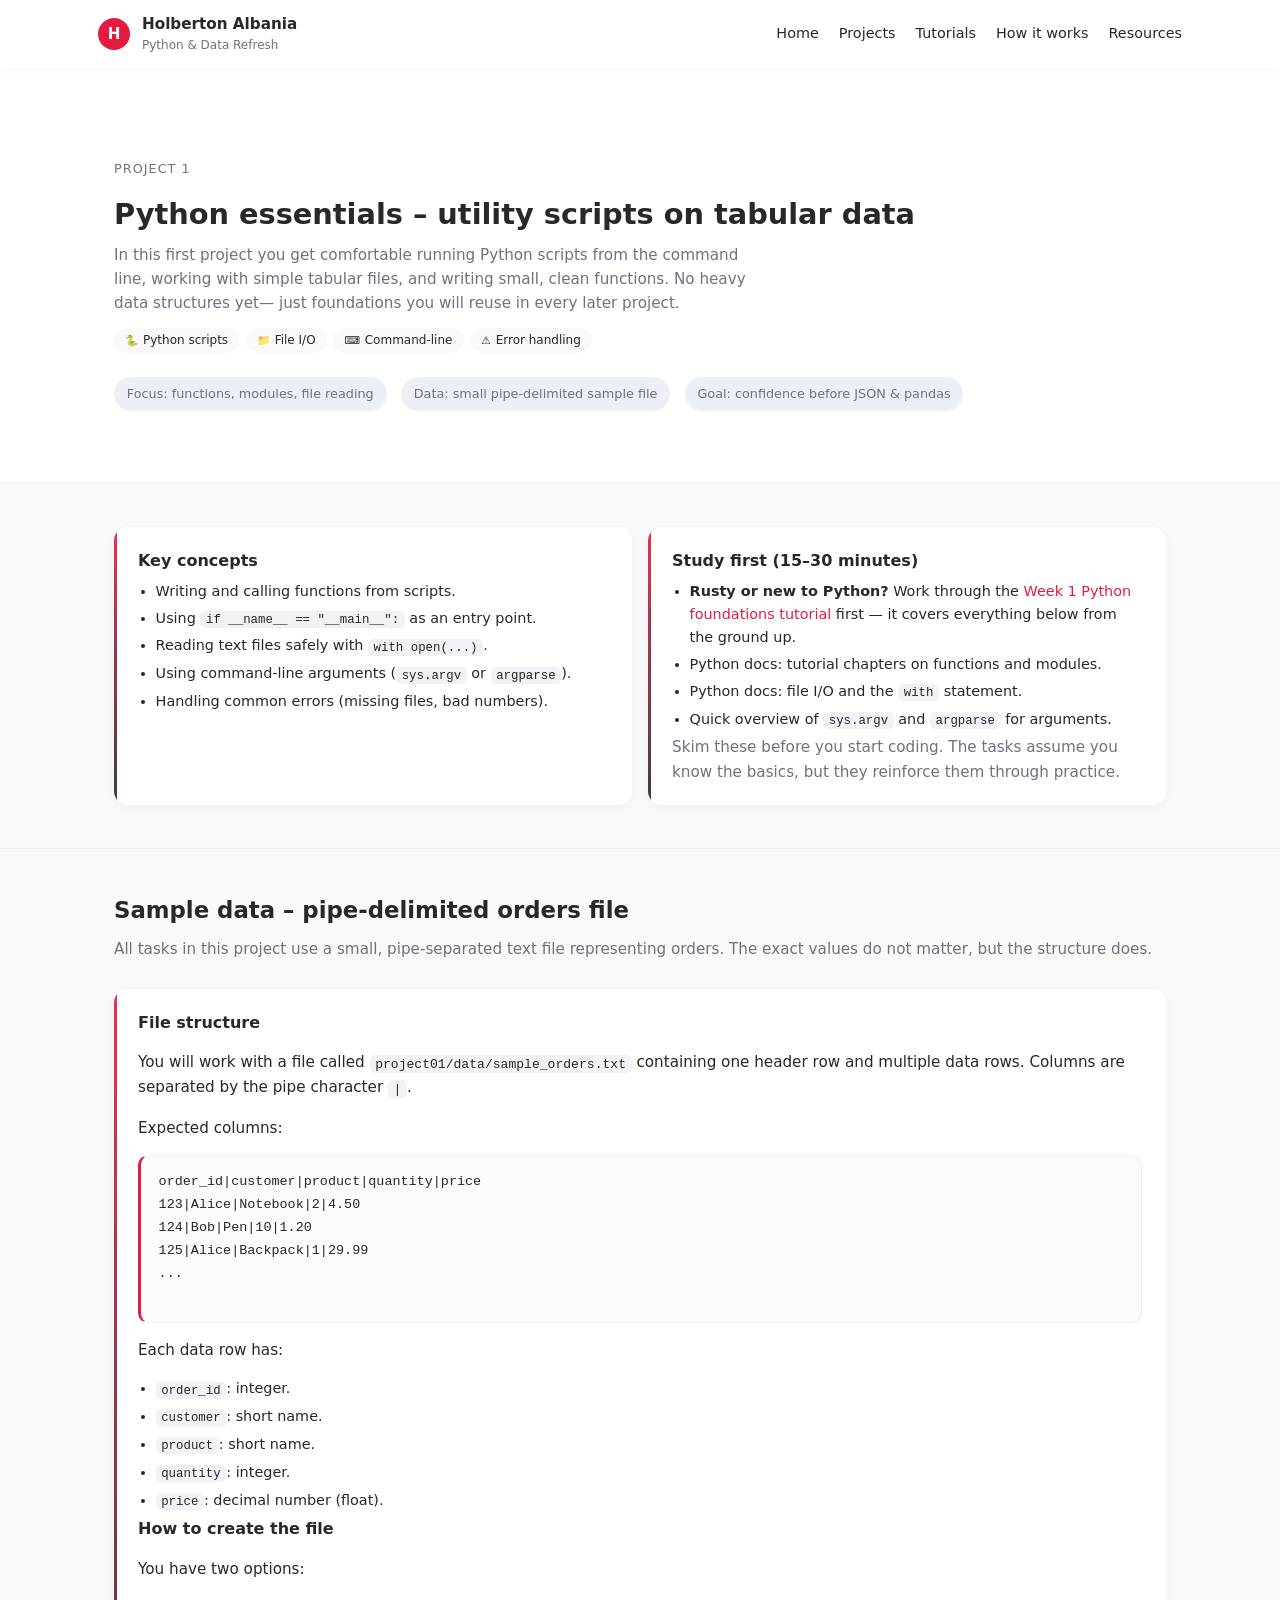
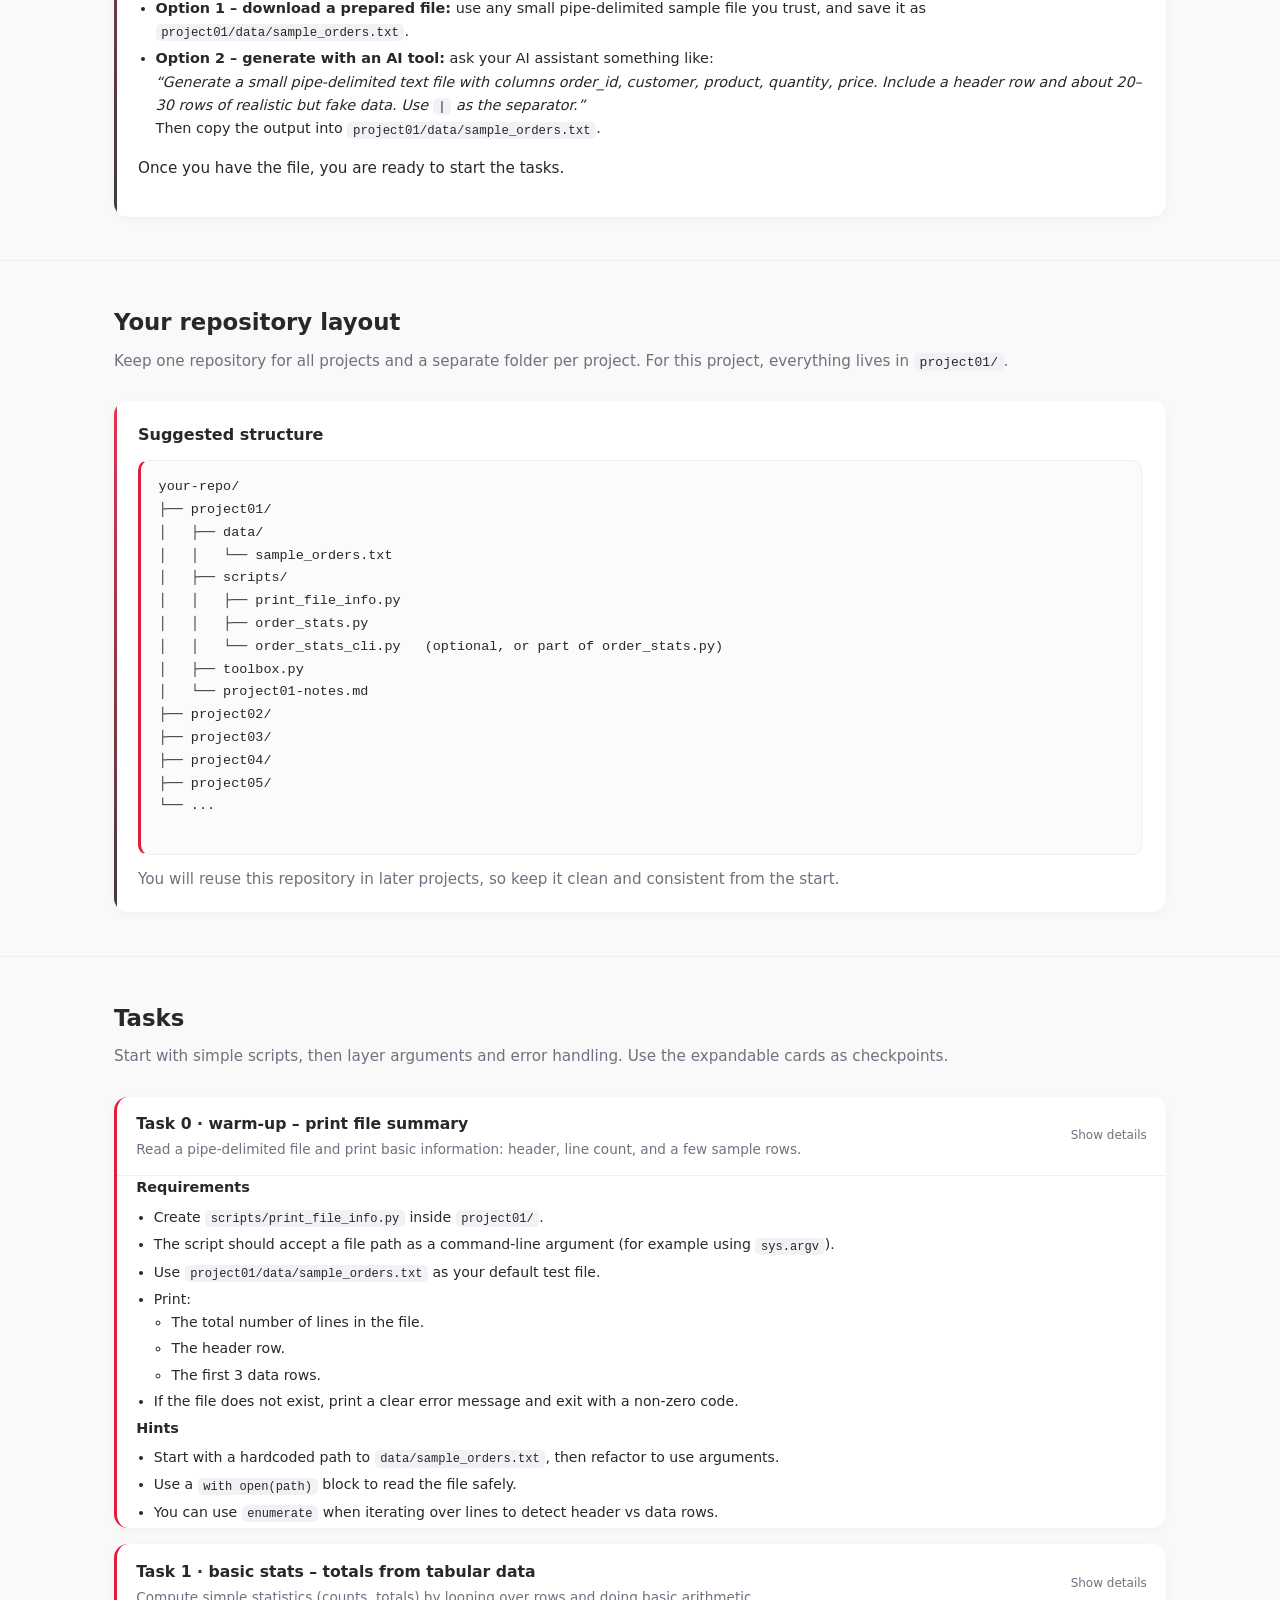
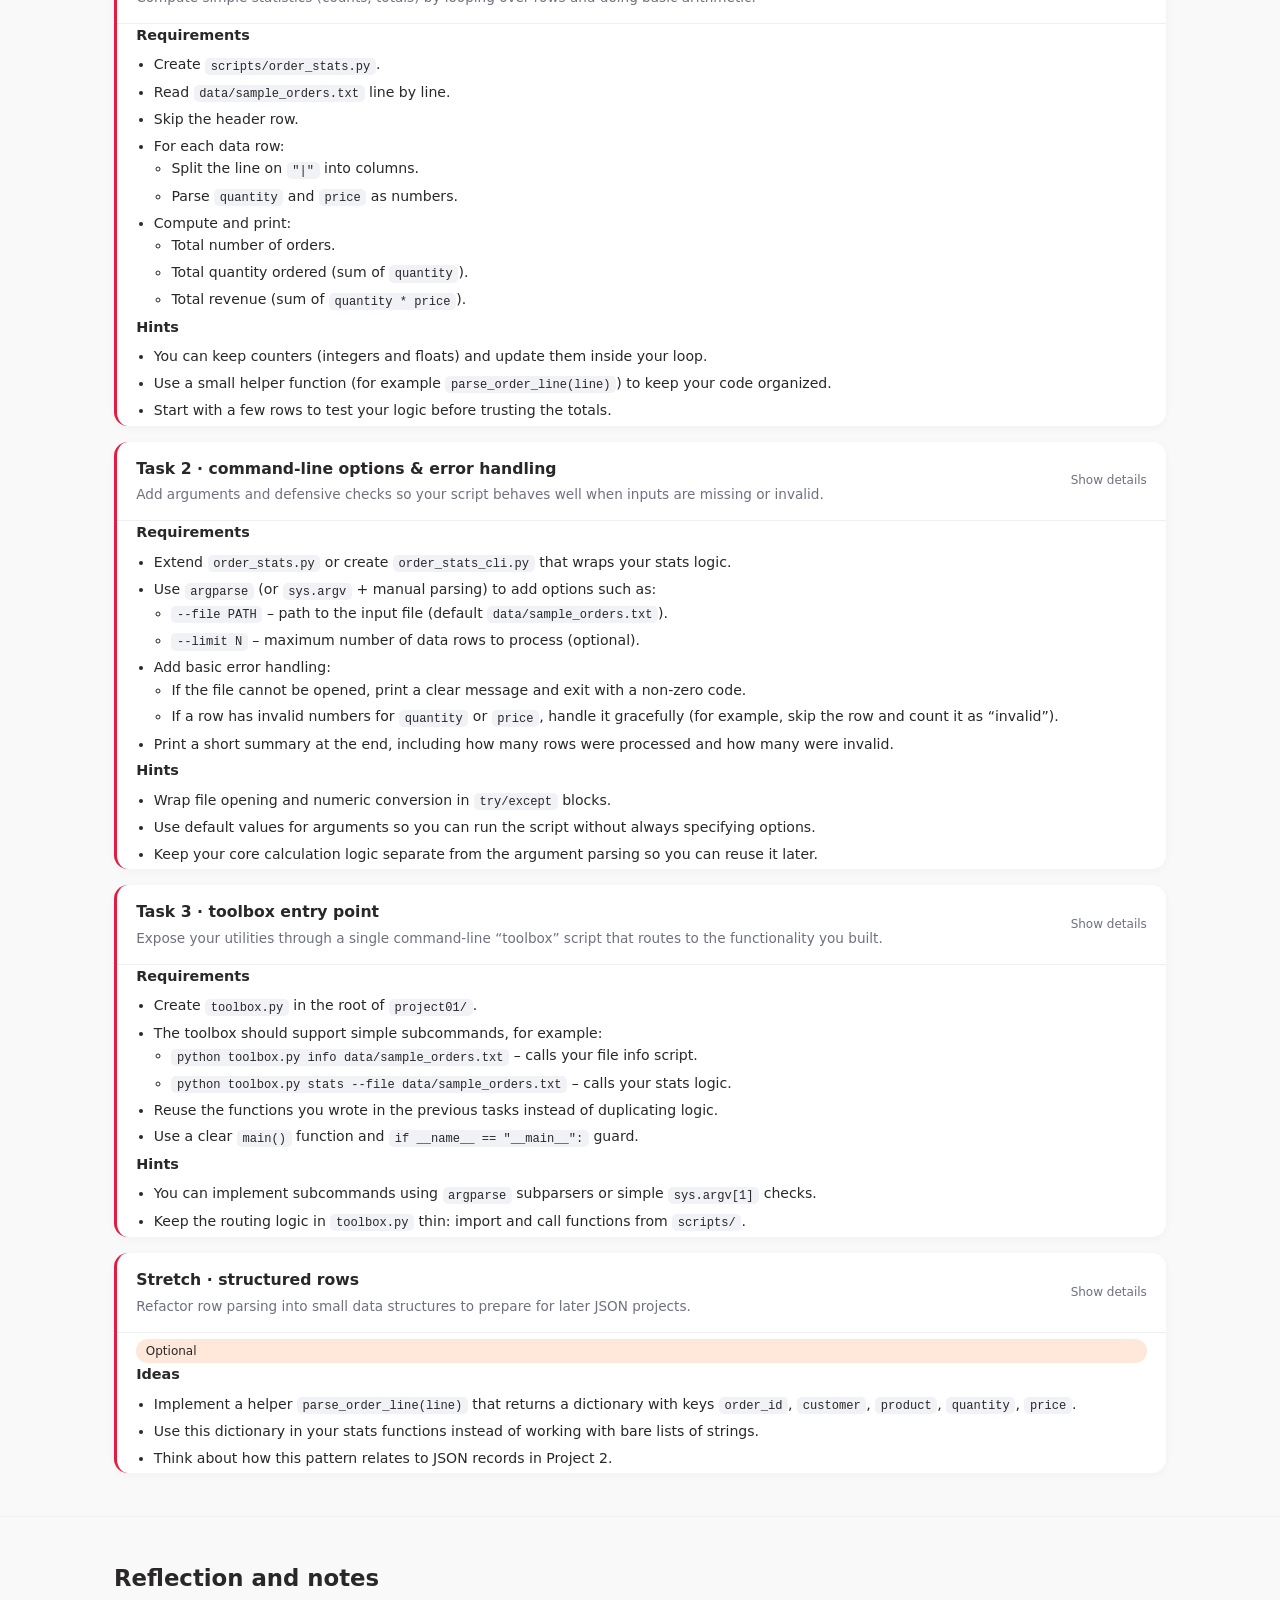
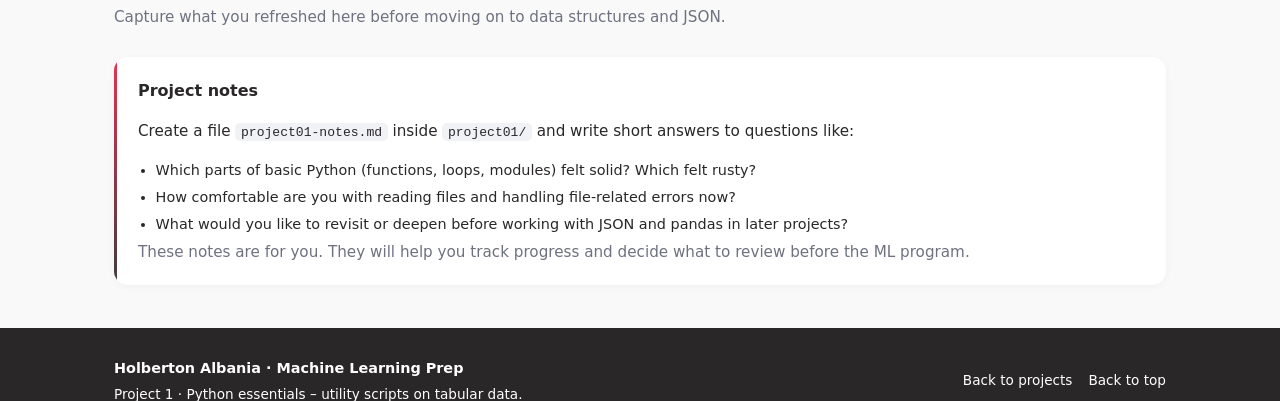
==== commit ad2f47fc: "add: tutorial on Python essentials" ====
--- a/docs/projects/01-python-essentials.html
+++ b/docs/projects/01-python-essentials.html
@@ -20,6 +20,7 @@
       <nav class="nav">
         <a href="../index.html#hero" class="nav-link">Home</a>
         <a href="../index.html#projects" class="nav-link">Projects</a>
+        <a href="../index.html#tutorials" class="nav-link">Tutorials</a>
         <a href="../index.html#how" class="nav-link">How it works</a>
         <a href="../index.html#resources" class="nav-link">Resources</a>
       </nav>
@@ -73,6 +74,12 @@
           <article class="info-card">
             <h3>Study first (15–30 minutes)</h3>
             <ul class="study-list">
+              <li>
+                <strong>Rusty or new to Python?</strong>
+                Work through the
+                <a href="../tutorials/week1-python-foundations.html">Week 1 Python foundations tutorial</a>
+                first — it covers everything below from the ground up.
+              </li>
               <li>Python docs: tutorial chapters on functions and modules.</li>
               <li>Python docs: file I/O and the <code>with</code> statement.</li>
               <li>Quick overview of <code>sys.argv</code> and <code>argparse</code> for arguments.</li>
--- a/docs/assets/css/main.css
+++ b/docs/assets/css/main.css
@@ -590,16 +590,21 @@
 
 /* Collapsible body */
 .task-body {
-  max-height: 0;
+  display: grid;
+  grid-template-rows: 0fr;
   overflow: hidden;
   padding: 0 1.2rem;
   border-top: 1px solid #EDEFF7;
-  transition: max-height 0.18s ease-out, padding 0.18s ease-out;
+  transition: grid-template-rows 0.18s ease-out, padding 0.18s ease-out;
 }
 
 .task-card.is-open .task-body {
-  max-height: 500px; /* enough for typical content */
+  grid-template-rows: 1fr;
   padding: 0.8rem 1.2rem 1rem;
+}
+
+.task-body > * {
+  min-width: 0;
 }
 
 .task-body h4 {
@@ -654,4 +659,51 @@
     flex-direction: column;
     align-items: flex-start;
   }
+}
+
+
+/* Inline code — currently unstyled, hard to spot inside prose */
+code {
+  font-family: ui-monospace, SFMono-Regular, "SF Mono", Menlo, Consolas, monospace;
+  font-size: 0.86em;
+  padding: 0.1rem 0.35rem;
+  border-radius: 5px;
+  background-color: #F1F2F6;
+  color: var(--color-midnight);
+}
+
+/* Code blocks */
+pre {
+  margin: 0.75rem 0;
+  padding: 0.9rem 1.1rem;
+  border-radius: 10px;
+  background-color: #FBFBFD;
+  border: 1px solid #EDEFF7;
+  border-left: 3px solid var(--color-cherry);
+  overflow-x: auto;
+  line-height: 1.5;
+}
+
+/* Reset the inline treatment inside blocks */
+pre code {
+  padding: 0;
+  background: none;
+  font-size: 0.84rem;
+}
+
+/* Links inside content lists, so anchors match the brand */
+.study-list a,
+.info-card p a {
+  color: var(--color-cherry);
+  text-decoration: none;
+}
+
+.study-list a:hover,
+.info-card p a:hover {
+  text-decoration: underline;
+}
+
+/* Task bodies hold more on tutorial pages than on project pages */
+.task-card.is-open .task-body {
+  max-height: 900px;
 }
